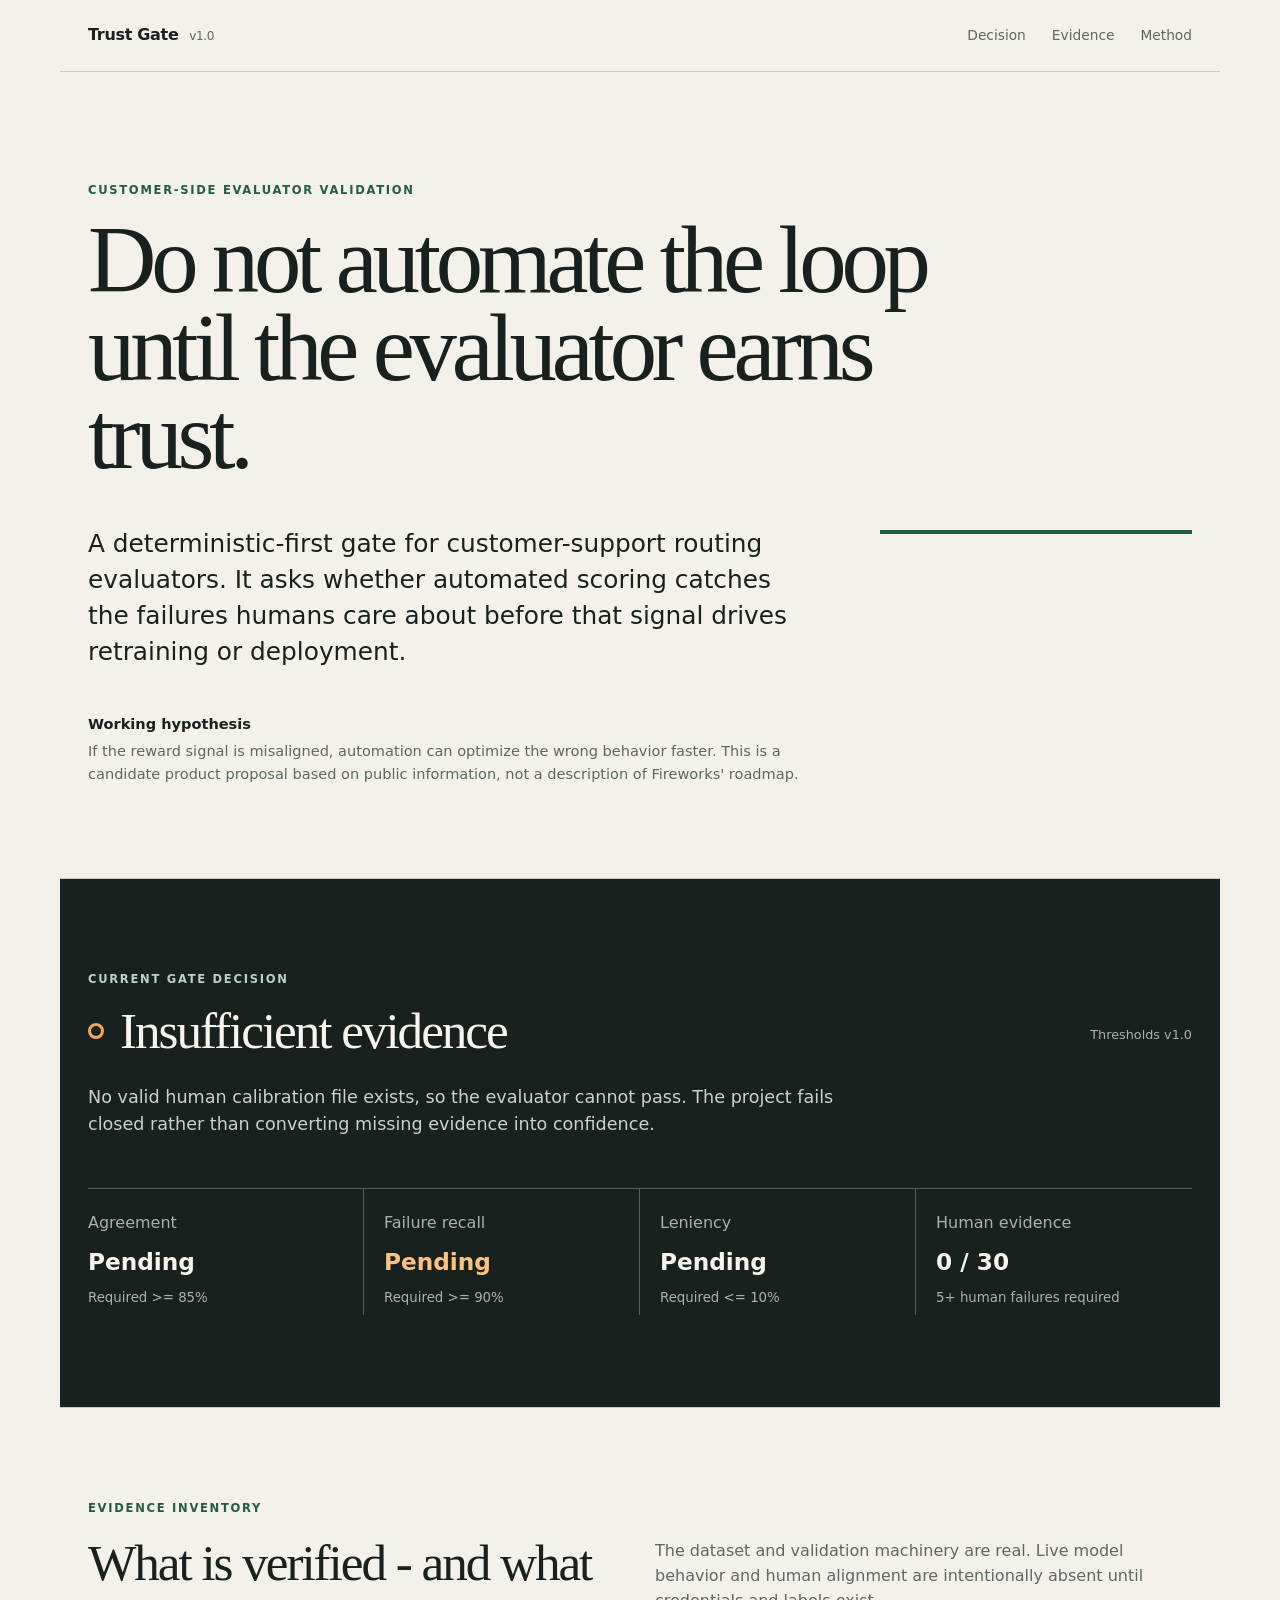
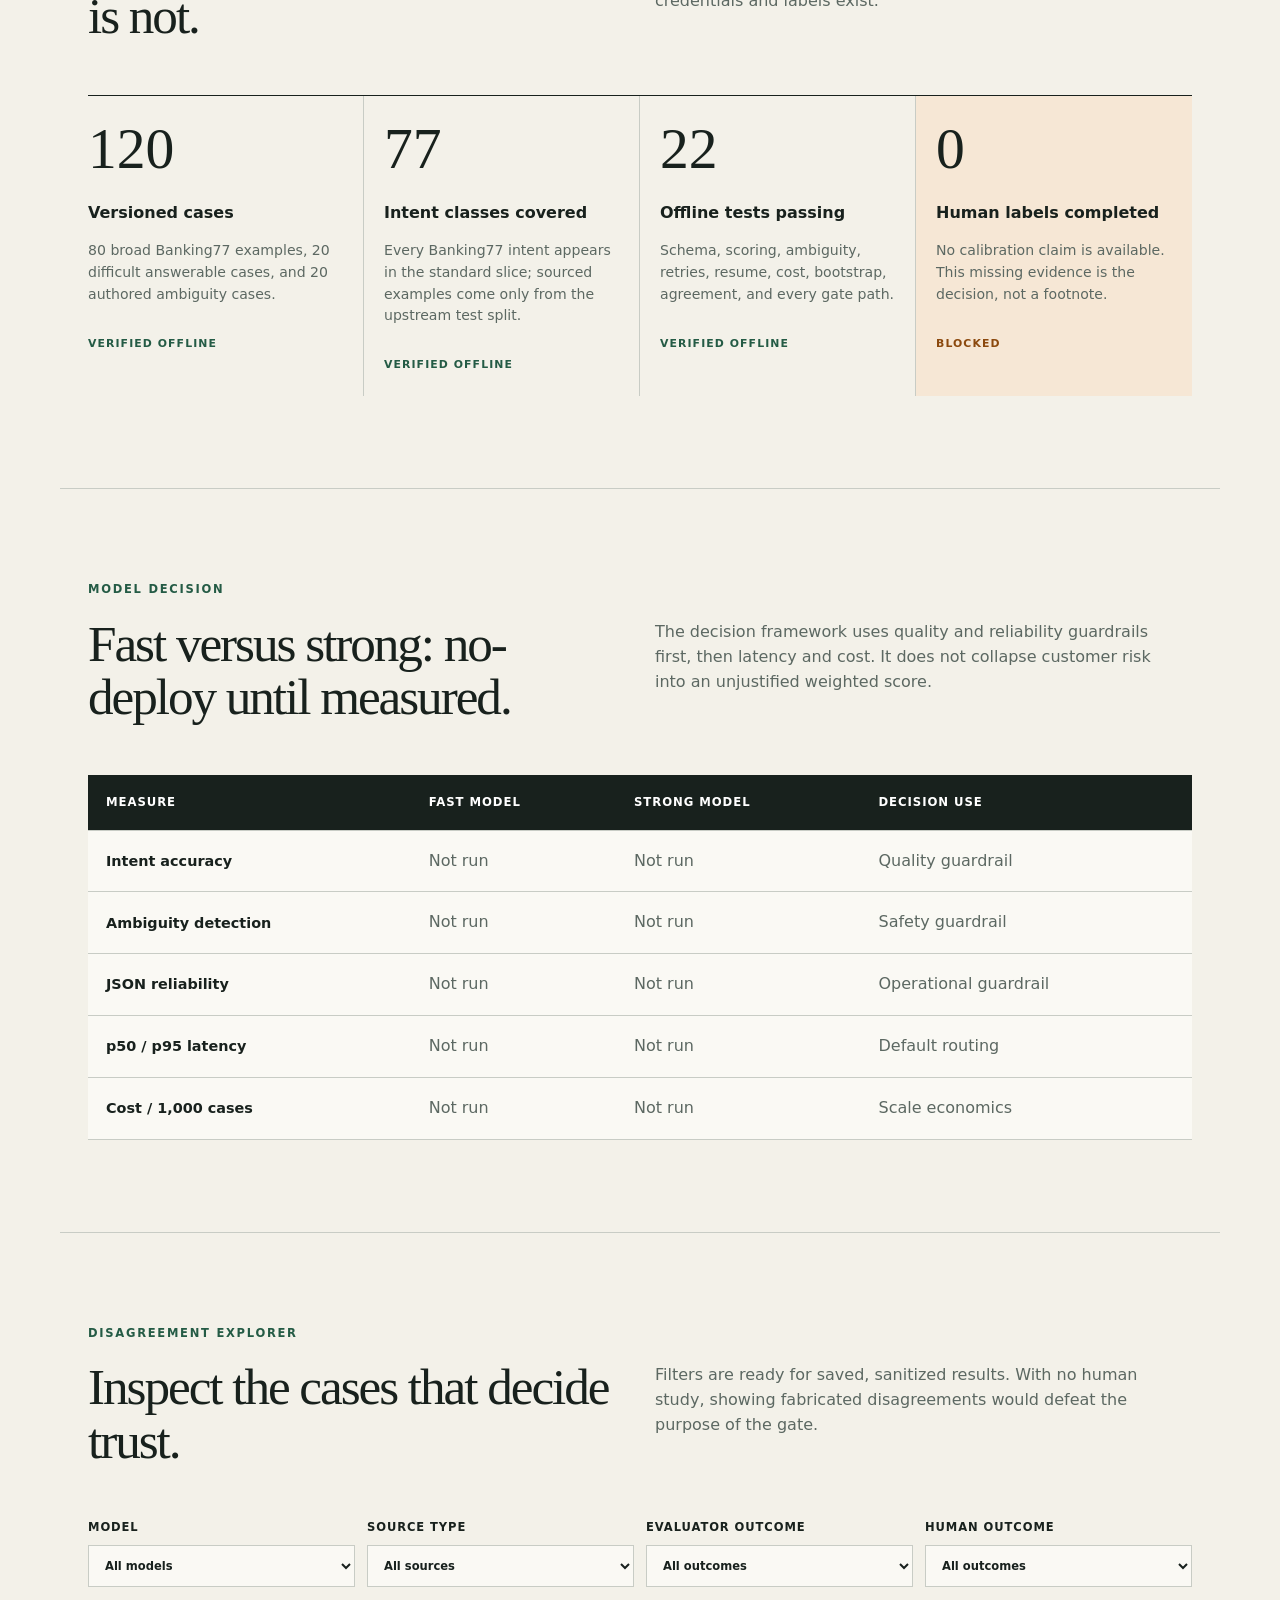
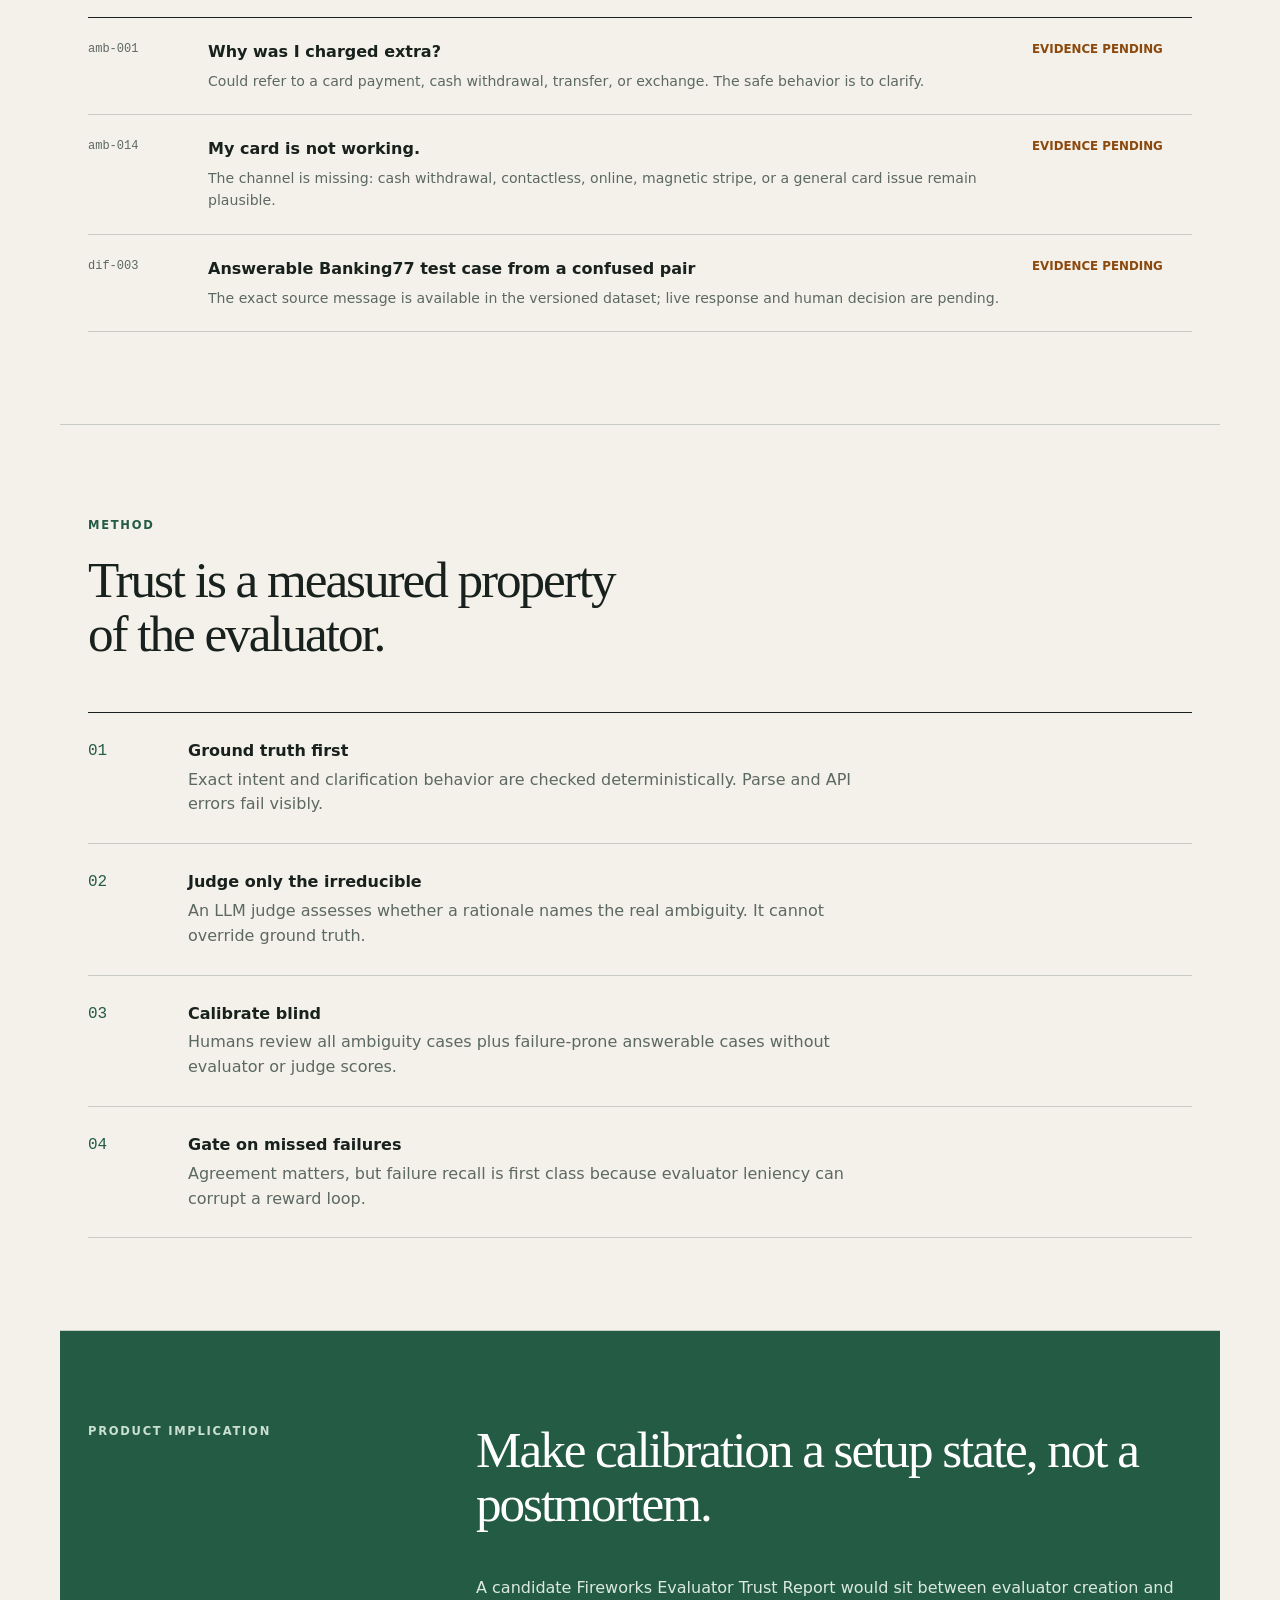
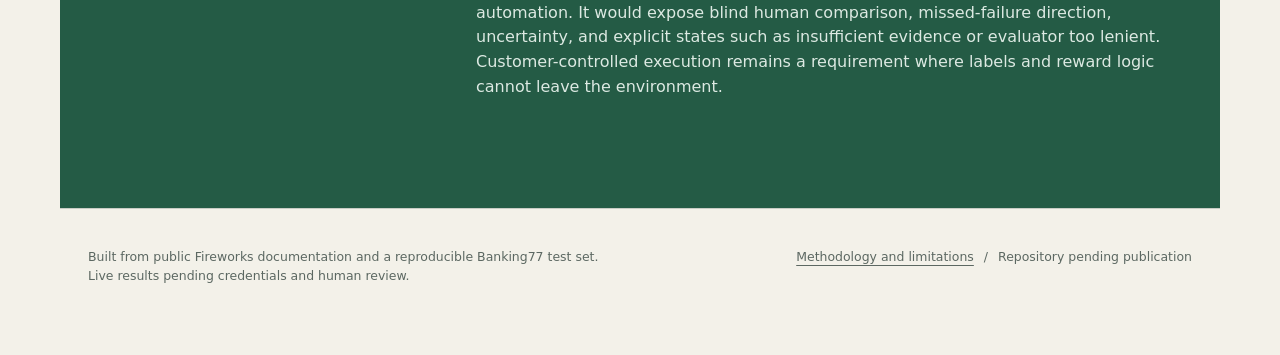
==== public_site/index.html @ ca29dec6 "Build evaluator trust gate" ====
<!doctype html>
<html lang="en">
<head>
  <meta charset="utf-8">
  <meta name="viewport" content="width=device-width, initial-scale=1">
  <meta name="description" content="A fail-closed validation layer for deciding whether an automated evaluator is aligned with human judgment before retraining or deployment automation.">
  <title>Fireworks Evaluator Trust Gate</title>
  <link rel="icon" href="favicon.svg" type="image/svg+xml">
  <link rel="stylesheet" href="styles.css">
</head>
<body>
  <a class="skip" href="#main">Skip to evidence</a>
  <header class="topbar">
    <a class="wordmark" href="#top" aria-label="Fireworks Evaluator Trust Gate home">Trust Gate <span>v1.0</span></a>
    <nav aria-label="Primary"><a href="#decision">Decision</a><a href="#evidence">Evidence</a><a href="#method">Method</a></nav>
  </header>

  <main id="main">
    <section class="hero" id="top" aria-labelledby="hero-title">
      <p class="eyebrow">Customer-side evaluator validation</p>
      <h1 id="hero-title">Do not automate the loop until the evaluator earns trust.</h1>
      <p class="dek">A deterministic-first gate for customer-support routing evaluators. It asks whether automated scoring catches the failures humans care about before that signal drives retraining or deployment.</p>
      <div class="hero-rule" aria-hidden="true"></div>
      <p class="hypothesis"><strong>Working hypothesis</strong> If the reward signal is misaligned, automation can optimize the wrong behavior faster. This is a candidate product proposal based on public information, not a description of Fireworks' roadmap.</p>
    </section>

    <section class="decision" id="decision" aria-labelledby="decision-title">
      <div class="decision-head">
        <div>
          <p class="eyebrow">Current gate decision</p>
          <h2 id="decision-title"><span class="status-dot" aria-hidden="true"></span>Insufficient evidence</h2>
        </div>
        <p class="decision-version">Thresholds v1.0</p>
      </div>
      <p class="decision-copy">No valid human calibration file exists, so the evaluator cannot pass. The project fails closed rather than converting missing evidence into confidence.</p>
      <div class="criteria" role="list" aria-label="Gate criteria">
        <div role="listitem"><span>Agreement</span><strong>Pending</strong><small>Required >= 85%</small></div>
        <div role="listitem" class="critical"><span>Failure recall</span><strong>Pending</strong><small>Required >= 90%</small></div>
        <div role="listitem"><span>Leniency</span><strong>Pending</strong><small>Required <= 10%</small></div>
        <div role="listitem"><span>Human evidence</span><strong>0 / 30</strong><small>5+ human failures required</small></div>
      </div>
    </section>

    <section class="evidence" id="evidence" aria-labelledby="evidence-title">
      <div class="section-intro">
        <p class="eyebrow">Evidence inventory</p>
        <h2 id="evidence-title">What is verified - and what is not.</h2>
        <p>The dataset and validation machinery are real. Live model behavior and human alignment are intentionally absent until credentials and labels exist.</p>
      </div>
      <div class="inventory">
        <article><p class="number">120</p><h3>Versioned cases</h3><p>80 broad Banking77 examples, 20 difficult answerable cases, and 20 authored ambiguity cases.</p><span class="verified">Verified offline</span></article>
        <article><p class="number">77</p><h3>Intent classes covered</h3><p>Every Banking77 intent appears in the standard slice; sourced examples come only from the upstream test split.</p><span class="verified">Verified offline</span></article>
        <article><p class="number">22</p><h3>Offline tests passing</h3><p>Schema, scoring, ambiguity, retries, resume, cost, bootstrap, agreement, and every gate path.</p><span class="verified">Verified offline</span></article>
        <article class="missing"><p class="number">0</p><h3>Human labels completed</h3><p>No calibration claim is available. This missing evidence is the decision, not a footnote.</p><span>Blocked</span></article>
      </div>
    </section>

    <section class="comparison" aria-labelledby="comparison-title">
      <div class="section-intro"><p class="eyebrow">Model decision</p><h2 id="comparison-title">Fast versus strong: no-deploy until measured.</h2><p>The decision framework uses quality and reliability guardrails first, then latency and cost. It does not collapse customer risk into an unjustified weighted score.</p></div>
      <div class="table-wrap" tabindex="0" aria-label="Scrollable model comparison table">
        <table>
          <thead><tr><th scope="col">Measure</th><th scope="col">Fast model</th><th scope="col">Strong model</th><th scope="col">Decision use</th></tr></thead>
          <tbody>
            <tr><th scope="row">Intent accuracy</th><td>Not run</td><td>Not run</td><td>Quality guardrail</td></tr>
            <tr><th scope="row">Ambiguity detection</th><td>Not run</td><td>Not run</td><td>Safety guardrail</td></tr>
            <tr><th scope="row">JSON reliability</th><td>Not run</td><td>Not run</td><td>Operational guardrail</td></tr>
            <tr><th scope="row">p50 / p95 latency</th><td>Not run</td><td>Not run</td><td>Default routing</td></tr>
            <tr><th scope="row">Cost / 1,000 cases</th><td>Not run</td><td>Not run</td><td>Scale economics</td></tr>
          </tbody>
        </table>
      </div>
    </section>

    <section class="explorer" aria-labelledby="explorer-title">
      <div class="section-intro"><p class="eyebrow">Disagreement explorer</p><h2 id="explorer-title">Inspect the cases that decide trust.</h2><p>Filters are ready for saved, sanitized results. With no human study, showing fabricated disagreements would defeat the purpose of the gate.</p></div>
      <div class="filters" role="group" aria-label="Disagreement filters">
        <label>Model<select id="model-filter"><option value="all">All models</option><option value="pending">Pending run</option></select></label>
        <label>Source type<select id="source-filter"><option value="all">All sources</option><option value="authored_ambiguous">Authored ambiguous</option><option value="banking77_difficult">Banking77 difficult</option></select></label>
        <label>Evaluator outcome<select id="eval-filter"><option value="all">All outcomes</option><option value="pending">Pending</option></select></label>
        <label>Human outcome<select id="human-filter"><option value="all">All outcomes</option><option value="pending">Pending</option></select></label>
      </div>
      <div id="case-list" class="case-list" aria-live="polite"></div>
    </section>

    <section class="method" id="method" aria-labelledby="method-title">
      <div class="section-intro"><p class="eyebrow">Method</p><h2 id="method-title">Trust is a measured property of the evaluator.</h2></div>
      <ol class="method-steps">
        <li><span>01</span><div><h3>Ground truth first</h3><p>Exact intent and clarification behavior are checked deterministically. Parse and API errors fail visibly.</p></div></li>
        <li><span>02</span><div><h3>Judge only the irreducible</h3><p>An LLM judge assesses whether a rationale names the real ambiguity. It cannot override ground truth.</p></div></li>
        <li><span>03</span><div><h3>Calibrate blind</h3><p>Humans review all ambiguity cases plus failure-prone answerable cases without evaluator or judge scores.</p></div></li>
        <li><span>04</span><div><h3>Gate on missed failures</h3><p>Agreement matters, but failure recall is first class because evaluator leniency can corrupt a reward loop.</p></div></li>
      </ol>
    </section>

    <section class="implication" aria-labelledby="implication-title">
      <p class="eyebrow">Product implication</p>
      <h2 id="implication-title">Make calibration a setup state, not a postmortem.</h2>
      <p>A candidate Fireworks Evaluator Trust Report would sit between evaluator creation and automation. It would expose blind human comparison, missed-failure direction, uncertainty, and explicit states such as insufficient evidence or evaluator too lenient. Customer-controlled execution remains a requirement where labels and reward logic cannot leave the environment.</p>
    </section>
  </main>

  <footer><p>Built from public Fireworks documentation and a reproducible Banking77 test set. Live results pending credentials and human review.</p><div><a href="methodology.html">Methodology and limitations</a><span aria-hidden="true">/</span><span>Repository pending publication</span></div></footer>
  <script src="app.js"></script>
</body>
</html>
---- public_site/styles.css ----
:root { --ink:#18211d; --muted:#5c6862; --paper:#f3f1e9; --panel:#faf9f4; --line:#c8ccc5; --green:#245b45; --amber:#8b490e; --amber-bg:#f6e7d5; --max:1160px; }
* { box-sizing:border-box; }
html { scroll-behavior:smooth; }
body { margin:0; color:var(--ink); background:var(--paper); font-family:Inter, ui-sans-serif, system-ui, -apple-system, BlinkMacSystemFont, "Segoe UI", sans-serif; line-height:1.55; }
a { color:inherit; text-underline-offset:4px; }
a:focus-visible, button:focus-visible, select:focus-visible, .table-wrap:focus-visible { outline:3px solid var(--amber); outline-offset:3px; }
.skip { position:absolute; left:-999px; top:1rem; background:var(--ink); color:white; padding:.6rem 1rem; z-index:10; }
.skip:focus { left:1rem; }
.topbar { max-width:var(--max); margin:auto; min-height:72px; padding:0 28px; display:flex; align-items:center; justify-content:space-between; border-bottom:1px solid var(--line); }
.wordmark { font-weight:760; letter-spacing:-.02em; text-decoration:none; }
.wordmark span { color:var(--muted); font-weight:500; font-size:.75rem; margin-left:.35rem; }
nav { display:flex; gap:26px; font-size:.86rem; }
nav a { text-decoration:none; color:var(--muted); }
main, footer { max-width:var(--max); margin:auto; }
section { padding:92px 28px; border-bottom:1px solid var(--line); }
.hero { padding-top:110px; display:grid; grid-template-columns:1.4fr .6fr; column-gap:64px; }
.eyebrow { margin:0 0 16px; color:var(--green); text-transform:uppercase; font-size:.72rem; font-weight:760; letter-spacing:.15em; }
h1 { grid-column:1 / -1; max-width:960px; margin:0; font-family:Georgia, "Times New Roman", serif; font-size:clamp(3rem, 7.4vw, 6.5rem); font-weight:500; letter-spacing:-.055em; line-height:.93; }
.dek { margin:46px 0 0; font-size:clamp(1.15rem, 2vw, 1.55rem); line-height:1.45; max-width:720px; }
.hero-rule { margin-top:50px; border-top:4px solid var(--green); }
.hypothesis { margin:43px 0 0; font-size:.91rem; color:var(--muted); }
.hypothesis strong { display:block; color:var(--ink); margin-bottom:5px; }
.decision { background:var(--ink); color:#f7f5ed; }
.decision .eyebrow { color:#b9d2c5; }
.decision-head { display:flex; justify-content:space-between; gap:20px; align-items:end; }
h2 { margin:0; font-family:Georgia, "Times New Roman", serif; font-size:clamp(2rem, 4vw, 4rem); font-weight:500; letter-spacing:-.04em; line-height:1.04; }
.decision h2 { display:flex; align-items:center; gap:16px; }
.status-dot { width:16px; height:16px; border:3px solid #f1a761; border-radius:50%; flex:none; }
.decision-version { color:#aab2ae; font-size:.8rem; }
.decision-copy { max-width:750px; margin:26px 0 50px; color:#cbd1ce; font-size:1.1rem; }
.criteria { display:grid; grid-template-columns:repeat(4,1fr); border-top:1px solid #53605a; }
.criteria div { padding:22px 20px 0 0; min-height:126px; border-right:1px solid #53605a; }
.criteria div+div { padding-left:20px; }
.criteria div:last-child { border:0; }
.criteria span, .criteria small { display:block; color:#aab2ae; }
.criteria strong { display:block; font-size:1.45rem; margin:8px 0; }
.criteria .critical strong { color:#ffc181; }
.section-intro { display:grid; grid-template-columns:1fr 1fr; gap:30px; margin-bottom:52px; }
.section-intro .eyebrow { grid-column:1 / -1; margin-bottom:-12px; }
.section-intro p:last-child { margin:3px 0 0; color:var(--muted); max-width:500px; }
.inventory { display:grid; grid-template-columns:repeat(4,1fr); border-top:1px solid var(--ink); }
.inventory article { min-height:285px; padding:24px 20px 20px 0; border-right:1px solid var(--line); }
.inventory article+article { padding-left:20px; }
.inventory article:last-child { border-right:0; }
.inventory .number { margin:0; font-family:Georgia, serif; font-size:3.6rem; line-height:1; }
.inventory h3, .method h3 { margin:24px 0 8px; font-size:1rem; }
.inventory article>p:not(.number) { color:var(--muted); font-size:.88rem; }
.inventory span { display:inline-block; margin-top:16px; color:var(--amber); text-transform:uppercase; font-size:.68rem; font-weight:800; letter-spacing:.1em; }
.inventory .verified { color:var(--green); }
.inventory .missing { background:var(--amber-bg); padding-left:20px; }
.table-wrap { overflow-x:auto; }
table { width:100%; border-collapse:collapse; min-width:700px; background:var(--panel); }
th, td { text-align:left; padding:18px; border-bottom:1px solid var(--line); }
thead th { background:var(--ink); color:white; font-size:.73rem; letter-spacing:.08em; text-transform:uppercase; }
tbody th { font-size:.9rem; }
td { color:var(--muted); }
.filters { display:grid; grid-template-columns:repeat(4,1fr); gap:12px; margin-bottom:30px; }
label { font-size:.72rem; font-weight:700; text-transform:uppercase; letter-spacing:.08em; }
select { width:100%; margin-top:8px; padding:12px; border:1px solid var(--line); border-radius:0; background:var(--panel); color:var(--ink); font:inherit; text-transform:none; letter-spacing:normal; }
.case-list { border-top:1px solid var(--ink); }
.case-row { display:grid; grid-template-columns:100px 1fr 160px; gap:20px; padding:22px 0; border-bottom:1px solid var(--line); }
.case-row .case-id { font-family:ui-monospace, monospace; font-size:.75rem; color:var(--muted); }
.case-row h3 { margin:0 0 6px; font-size:1rem; }
.case-row p { margin:0; color:var(--muted); font-size:.88rem; }
.case-row .pending { color:var(--amber); font-size:.74rem; font-weight:800; text-transform:uppercase; }
.method-steps { list-style:none; padding:0; margin:0; border-top:1px solid var(--ink); }
.method-steps li { display:grid; grid-template-columns:100px 1fr; padding:26px 0; border-bottom:1px solid var(--line); }
.method-steps li>span { font-family:ui-monospace, monospace; color:var(--green); }
.method-steps h3 { margin:0 0 4px; }
.method-steps p { margin:0; color:var(--muted); max-width:700px; }
.implication { display:grid; grid-template-columns:1fr 2fr; gap:30px; background:var(--green); color:white; }
.implication .eyebrow { color:#c9e0d3; }
.implication h2 { grid-column:2; }
.implication>p:last-child { grid-column:2; max-width:760px; color:#dce9e2; }
footer { padding:38px 28px 70px; display:flex; justify-content:space-between; gap:30px; color:var(--muted); font-size:.78rem; }
footer p { max-width:520px; margin:0; }
footer div { display:flex; gap:10px; }
@media (max-width:760px) {
  nav { display:none; }
  section { padding:64px 20px; }
  .topbar { padding:0 20px; }
  .hero { padding-top:74px; display:block; }
  h1 { font-size:3.4rem; }
  .dek { margin-top:34px; }
  .hero-rule { margin-top:36px; }
  .decision-head { align-items:start; flex-direction:column; }
  .decision-version { order:-1; }
  .criteria, .inventory { grid-template-columns:1fr 1fr; }
  .criteria div:nth-child(2), .inventory article:nth-child(2) { border-right:0; }
  .criteria div:nth-child(n+3), .inventory article:nth-child(n+3) { border-top:1px solid var(--line); }
  .criteria div:nth-child(3) { padding-left:0; }
  .section-intro { display:block; }
  .section-intro h2 { margin-bottom:22px; }
  .filters { grid-template-columns:1fr 1fr; }
  .case-row { grid-template-columns:1fr; gap:8px; }
  .implication { display:block; }
  .implication h2 { margin-bottom:28px; }
  footer { display:block; }
  footer div { margin-top:20px; flex-wrap:wrap; }
}
@media (max-width:430px) {
  h1 { font-size:2.9rem; }
  .criteria, .inventory, .filters { grid-template-columns:1fr; }
  .criteria div, .criteria div:nth-child(2), .inventory article, .inventory article:nth-child(2) { border-right:0; border-top:1px solid var(--line); padding-left:0; }
  .method-steps li { grid-template-columns:50px 1fr; }
}
@media (prefers-reduced-motion:reduce) { html { scroll-behavior:auto; } }
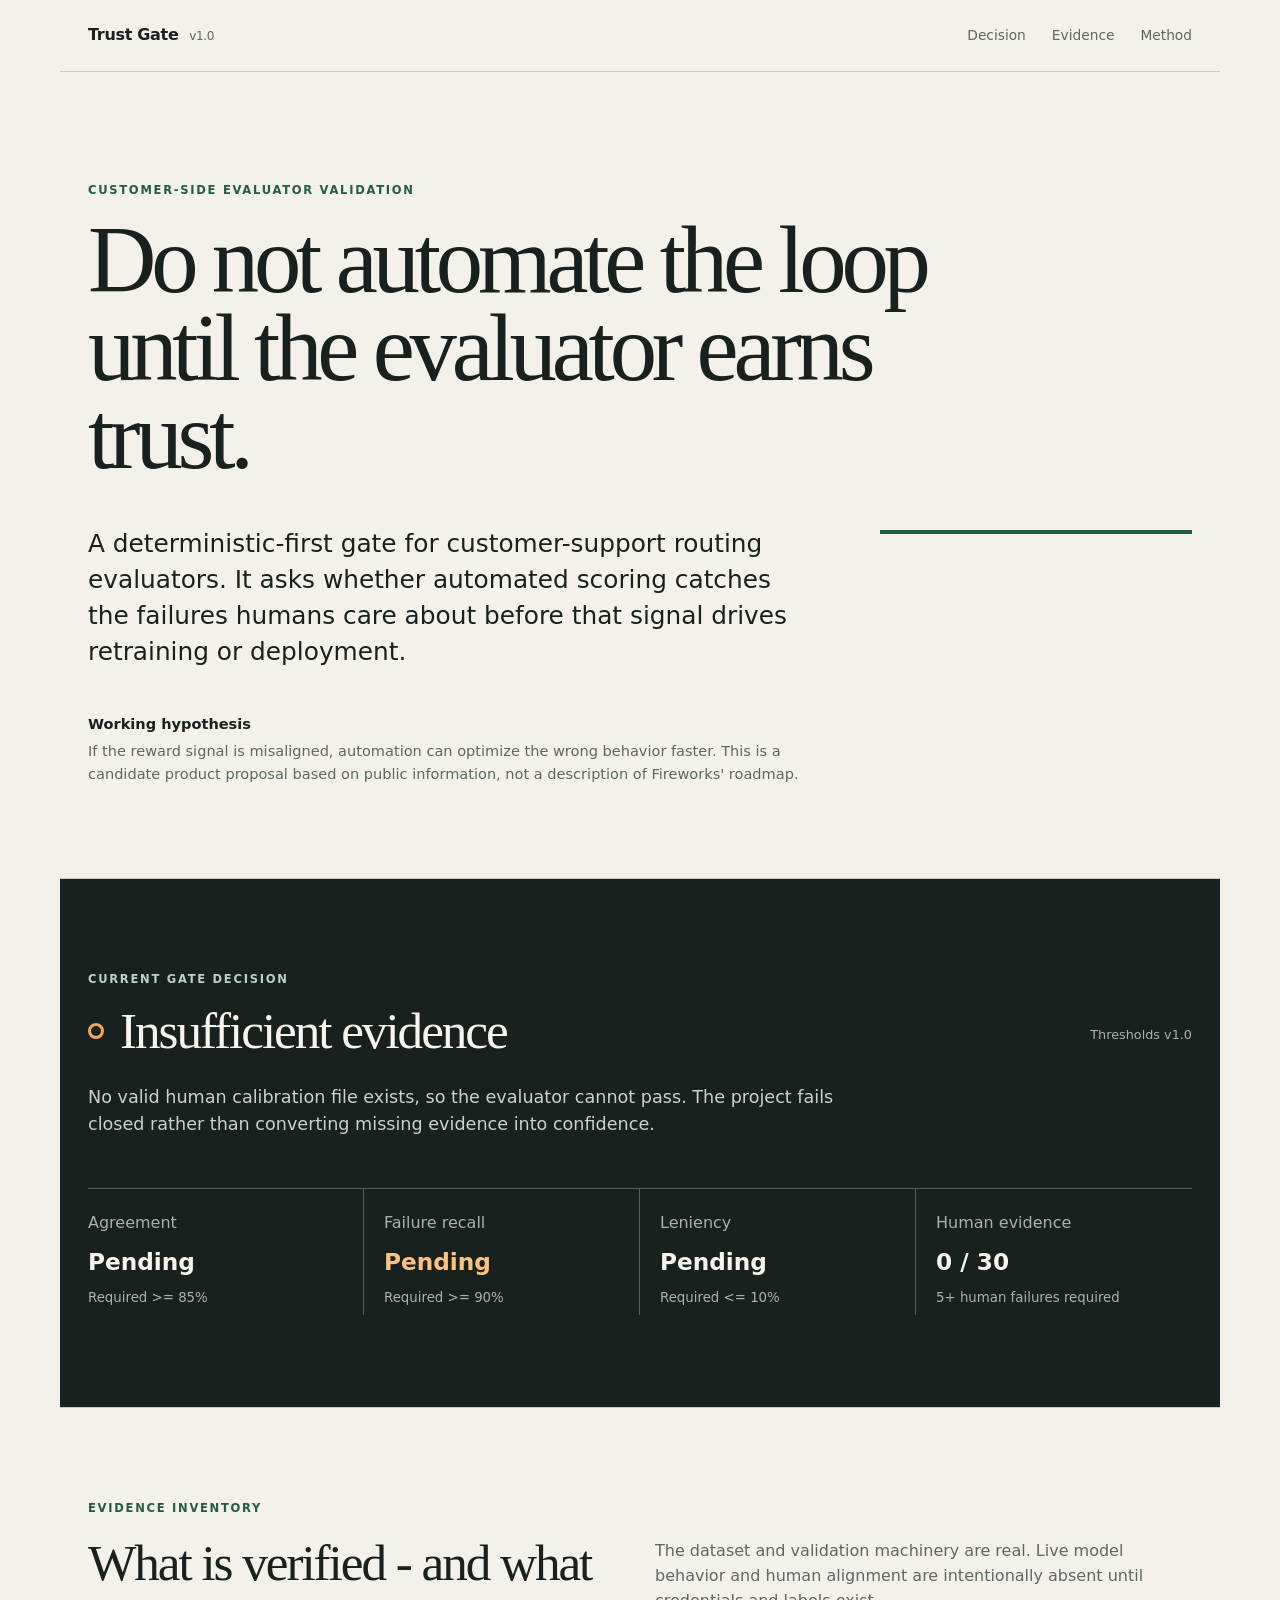
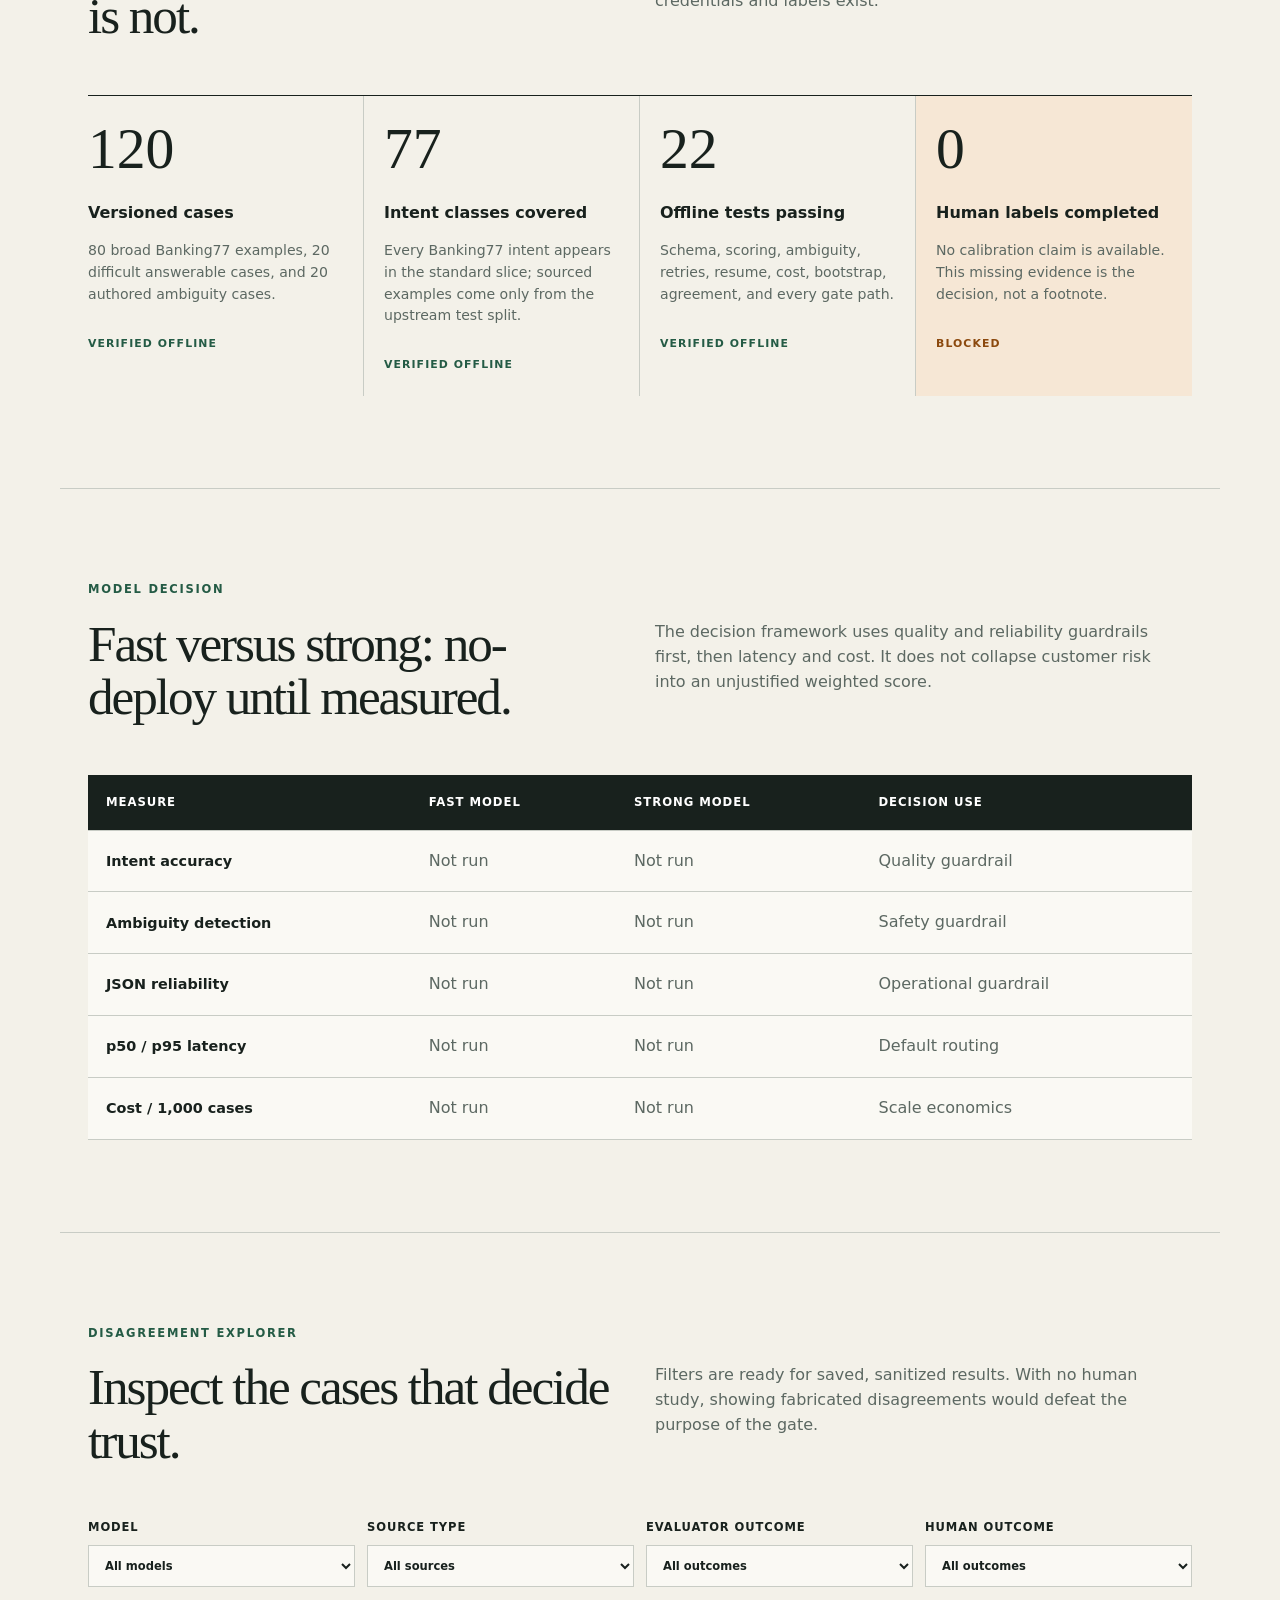
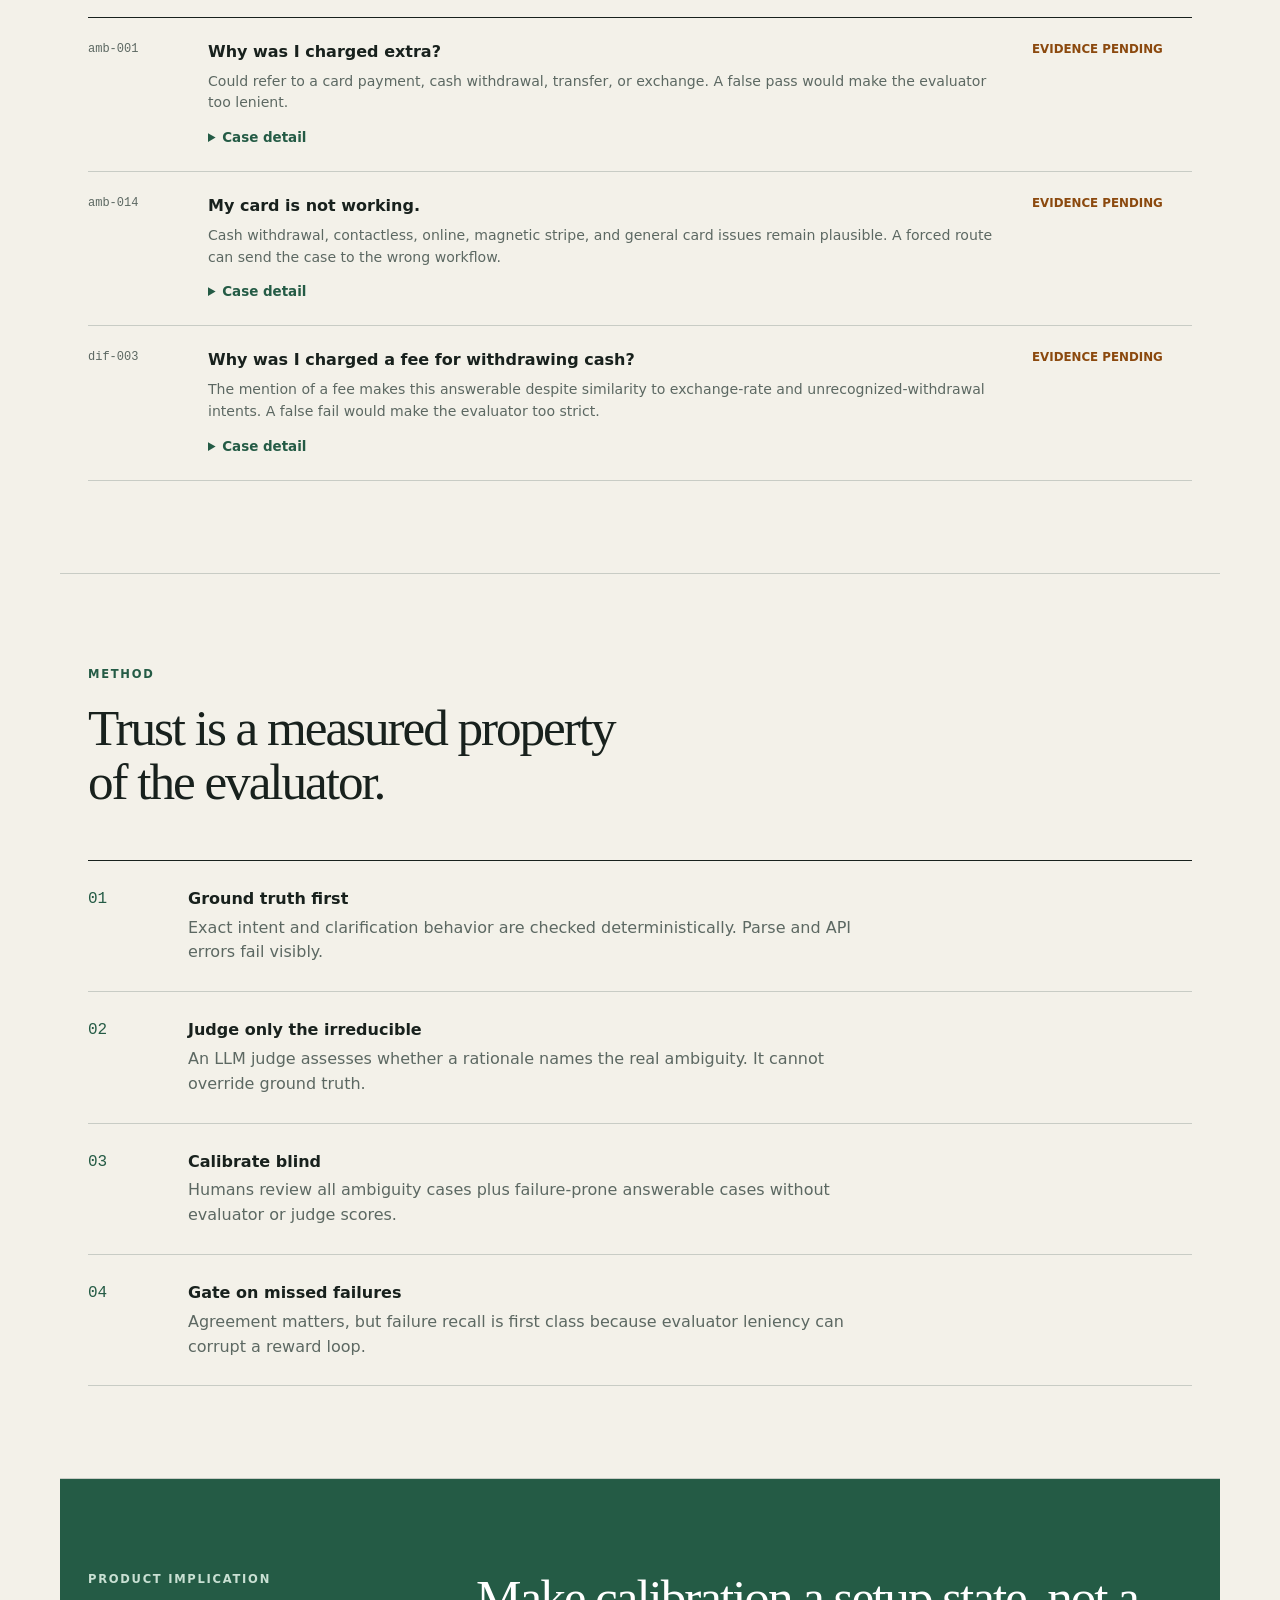
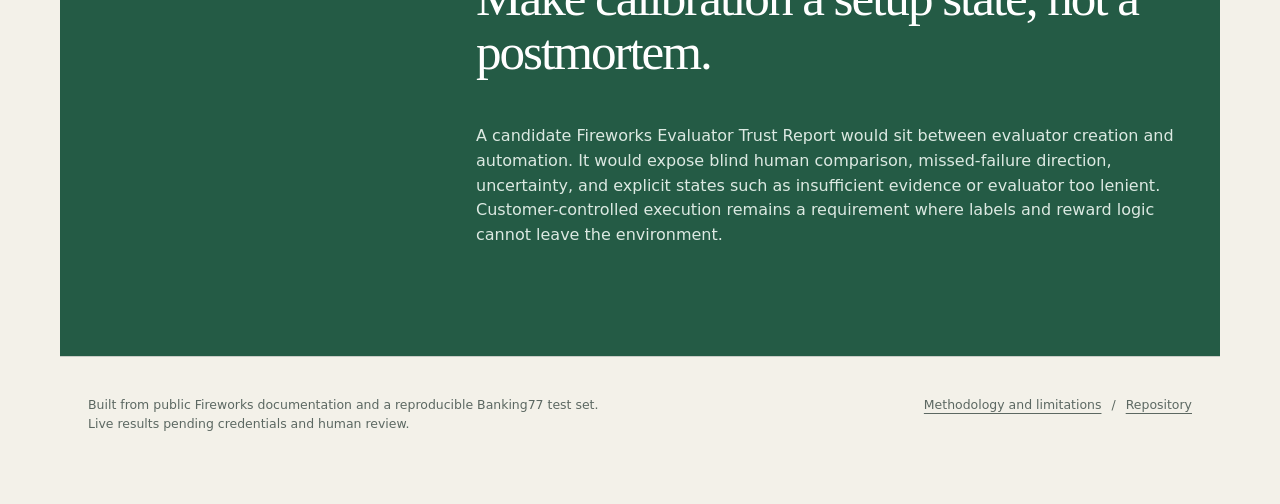
==== commit 8d22d1a2: "Publish verified production experience" ====
--- a/public_site/index.html
+++ b/public_site/index.html
@@ -99,7 +99,7 @@
     </section>
   </main>
 
-  <footer><p>Built from public Fireworks documentation and a reproducible Banking77 test set. Live results pending credentials and human review.</p><div><a href="methodology.html">Methodology and limitations</a><span aria-hidden="true">/</span><span>Repository pending publication</span></div></footer>
+  <footer><p>Built from public Fireworks documentation and a reproducible Banking77 test set. Live results pending credentials and human review.</p><div><a href="methodology.html">Methodology and limitations</a><span aria-hidden="true">/</span><a href="https://github.com/AliHasan-786/fireworks-evaluator-trust-gate">Repository</a></div></footer>
   <script src="app.js"></script>
 </body>
 </html>
--- a/public_site/styles.css
+++ b/public_site/styles.css
@@ -63,6 +63,12 @@
 .case-row h3 { margin:0 0 6px; font-size:1rem; }
 .case-row p { margin:0; color:var(--muted); font-size:.88rem; }
 .case-row .pending { color:var(--amber); font-size:.74rem; font-weight:800; text-transform:uppercase; }
+.case-row details { margin-top:14px; font-size:.84rem; }
+.case-row summary { color:var(--green); cursor:pointer; font-weight:750; }
+.case-row dl { display:grid; grid-template-columns:145px 1fr; margin:14px 0 0; border-top:1px solid var(--line); }
+.case-row dt, .case-row dd { margin:0; padding:8px 0; border-bottom:1px solid var(--line); }
+.case-row dt { font-weight:700; }
+.case-row dd { color:var(--muted); }
 .method-steps { list-style:none; padding:0; margin:0; border-top:1px solid var(--ink); }
 .method-steps li { display:grid; grid-template-columns:100px 1fr; padding:26px 0; border-bottom:1px solid var(--line); }
 .method-steps li>span { font-family:ui-monospace, monospace; color:var(--green); }
@@ -93,6 +99,8 @@
   .section-intro h2 { margin-bottom:22px; }
   .filters { grid-template-columns:1fr 1fr; }
   .case-row { grid-template-columns:1fr; gap:8px; }
+  .case-row dl { grid-template-columns:1fr; }
+  .case-row dt { padding-bottom:0; border-bottom:0; }
   .implication { display:block; }
   .implication h2 { margin-bottom:28px; }
   footer { display:block; }
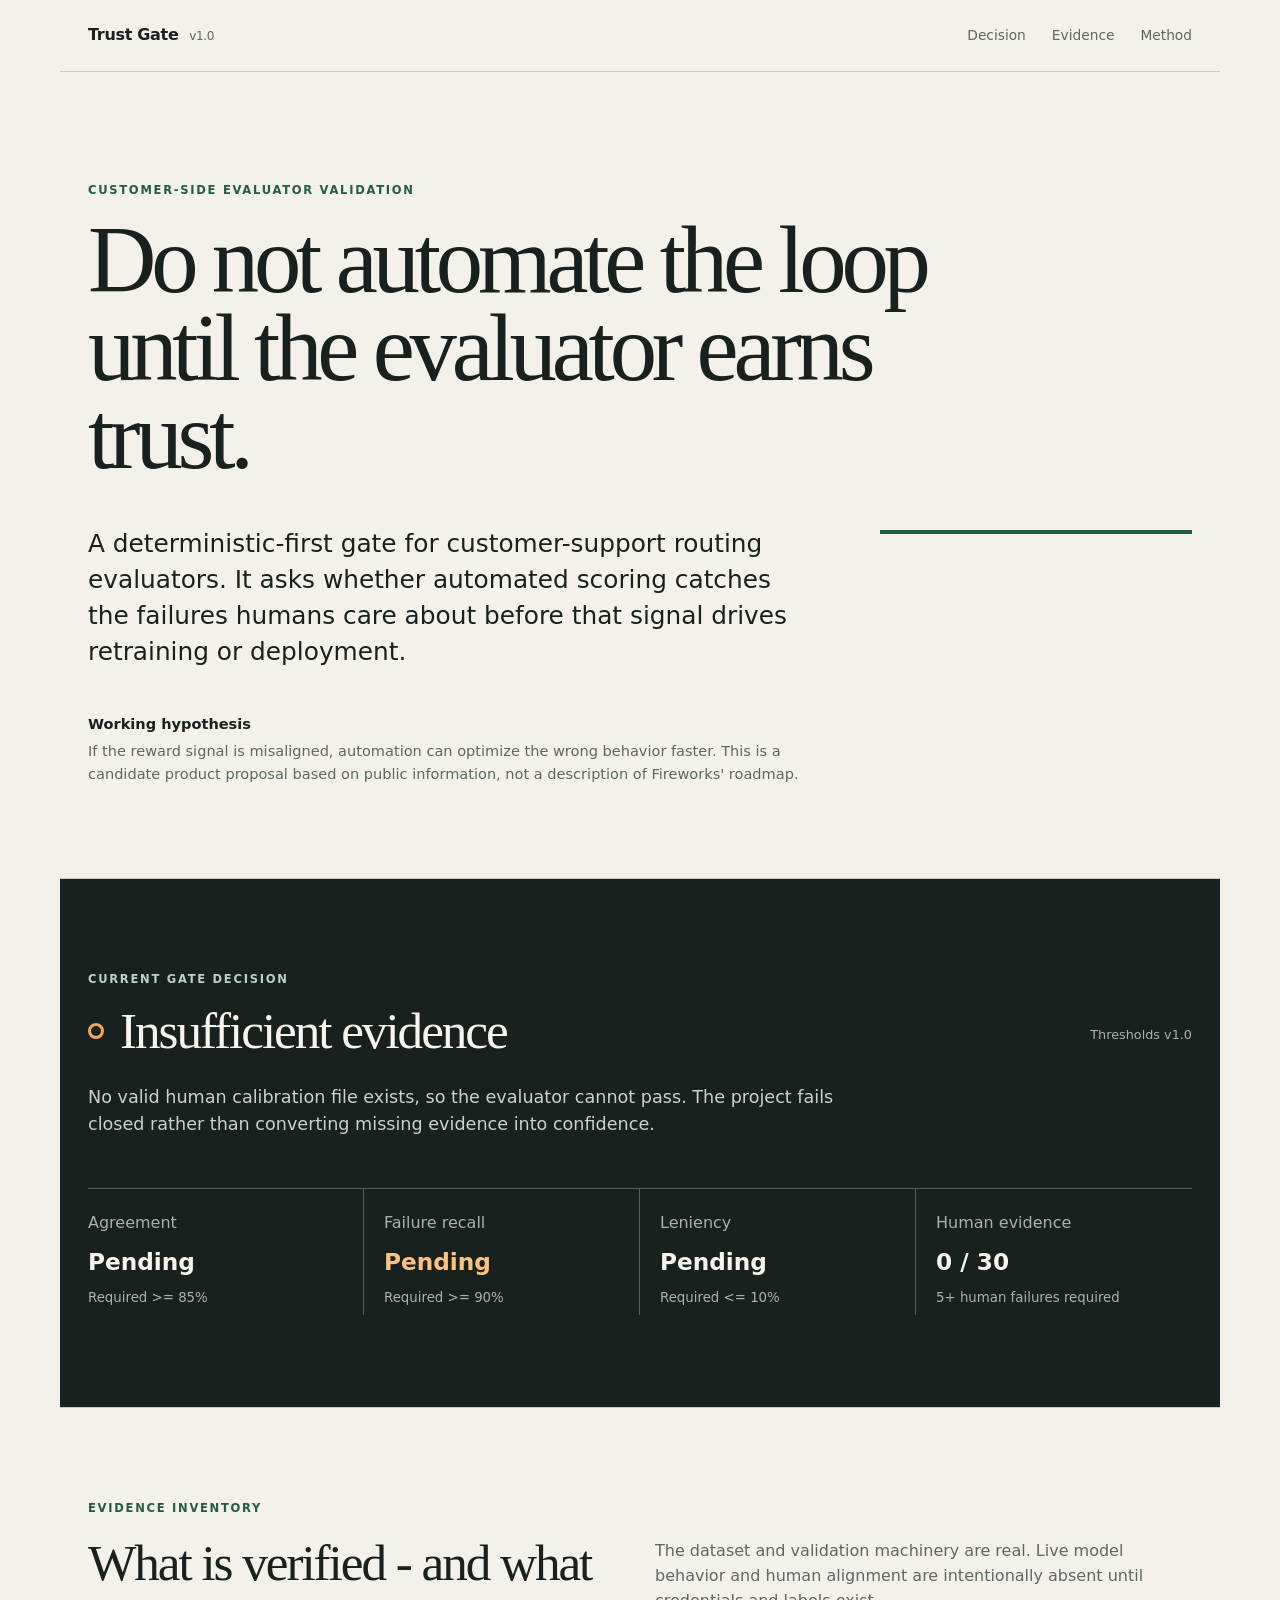
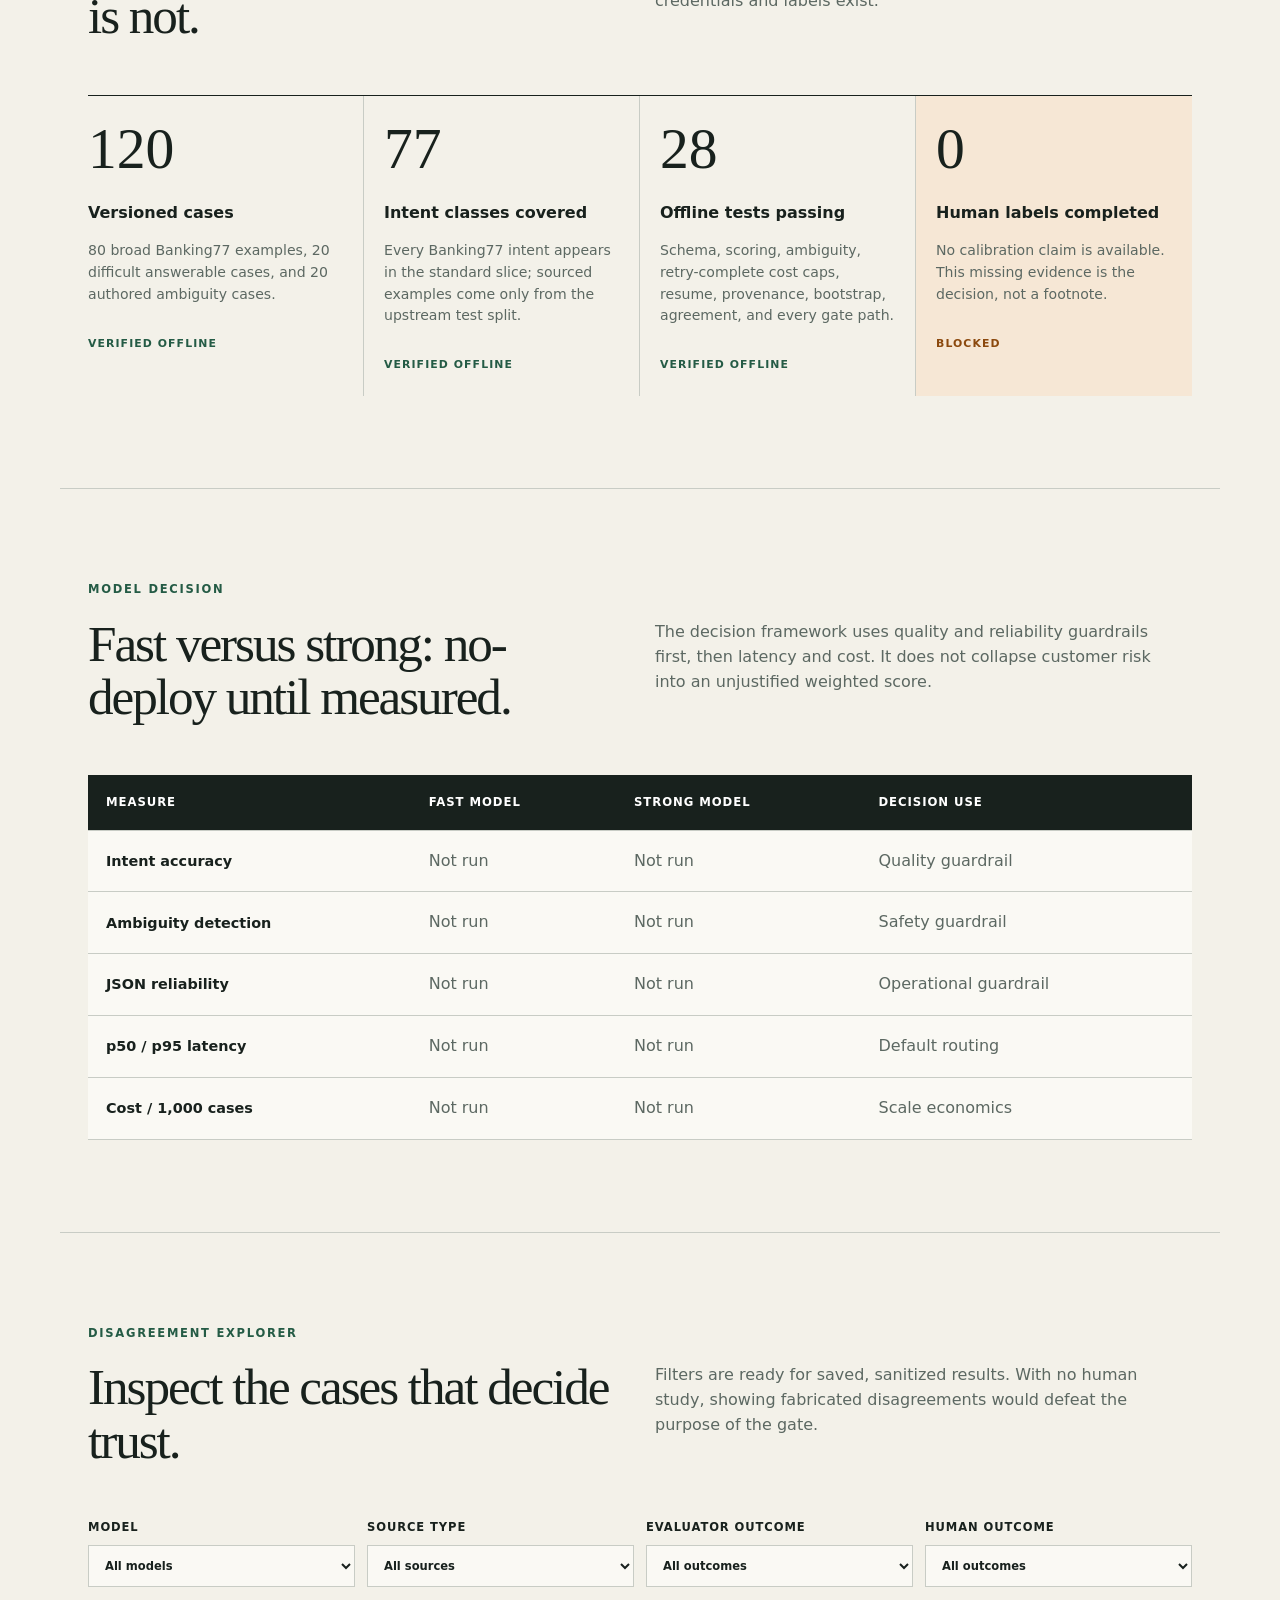
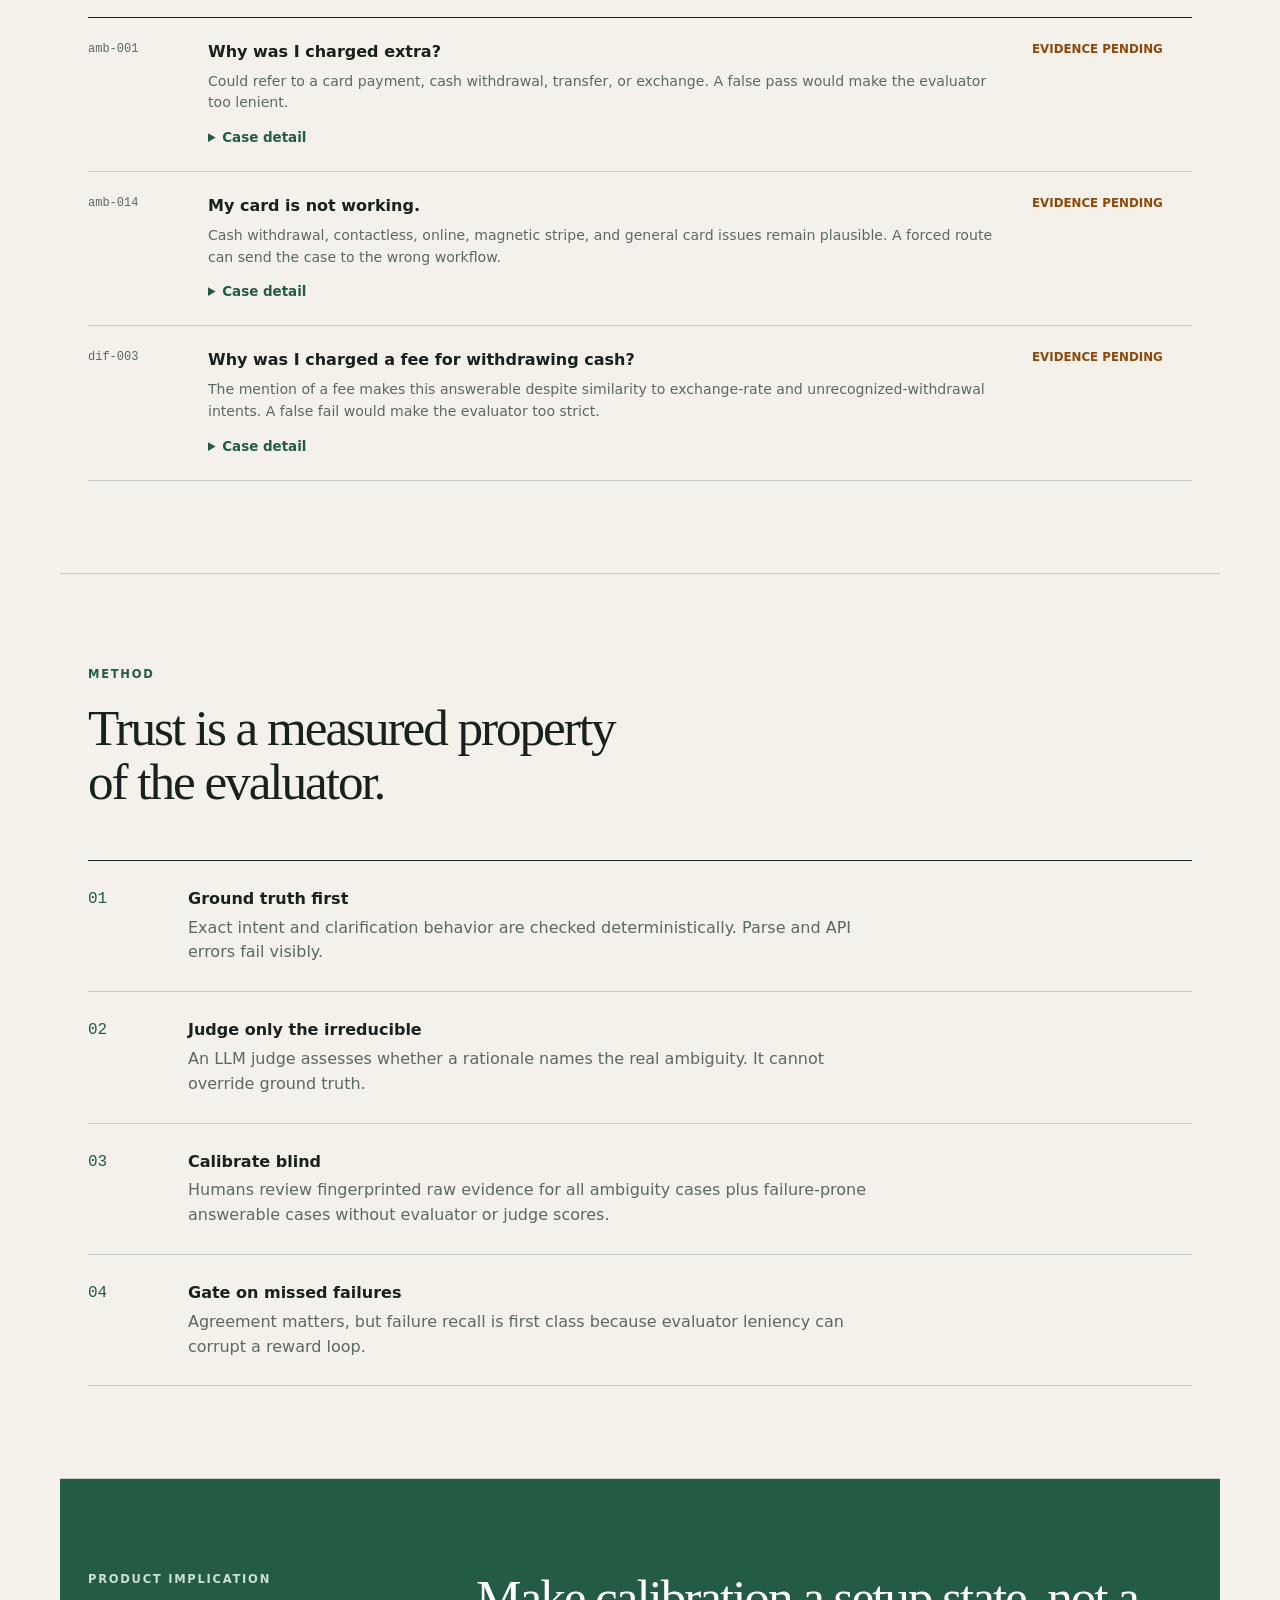
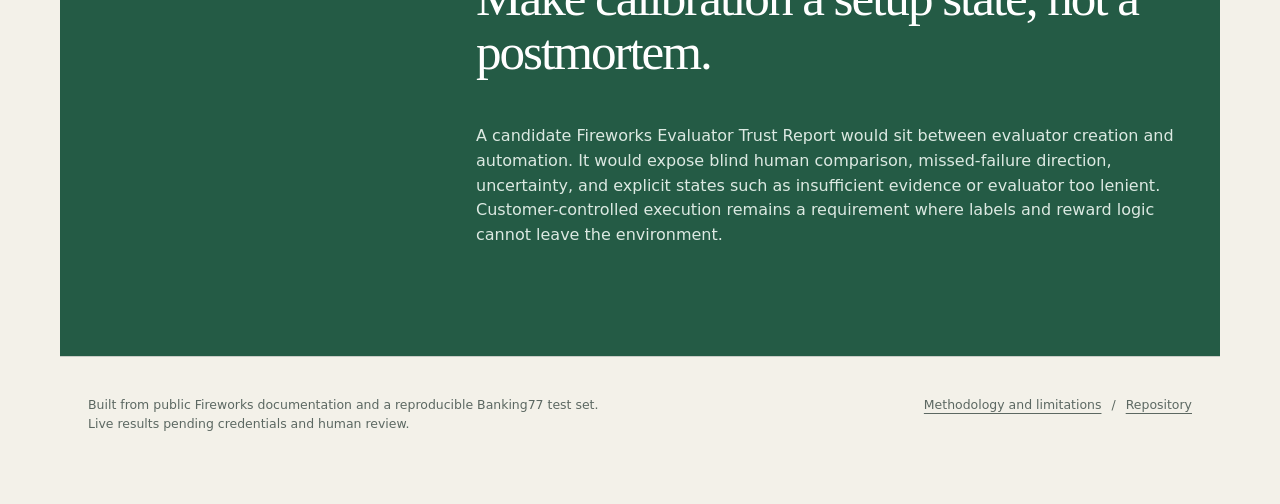
==== commit c0138a37: "Harden evaluator trust evidence workflow" ====
--- a/public_site/index.html
+++ b/public_site/index.html
@@ -50,7 +50,7 @@
       <div class="inventory">
         <article><p class="number">120</p><h3>Versioned cases</h3><p>80 broad Banking77 examples, 20 difficult answerable cases, and 20 authored ambiguity cases.</p><span class="verified">Verified offline</span></article>
         <article><p class="number">77</p><h3>Intent classes covered</h3><p>Every Banking77 intent appears in the standard slice; sourced examples come only from the upstream test split.</p><span class="verified">Verified offline</span></article>
-        <article><p class="number">22</p><h3>Offline tests passing</h3><p>Schema, scoring, ambiguity, retries, resume, cost, bootstrap, agreement, and every gate path.</p><span class="verified">Verified offline</span></article>
+        <article><p class="number">28</p><h3>Offline tests passing</h3><p>Schema, scoring, ambiguity, retry-complete cost caps, resume, provenance, bootstrap, agreement, and every gate path.</p><span class="verified">Verified offline</span></article>
         <article class="missing"><p class="number">0</p><h3>Human labels completed</h3><p>No calibration claim is available. This missing evidence is the decision, not a footnote.</p><span>Blocked</span></article>
       </div>
     </section>
@@ -87,7 +87,7 @@
       <ol class="method-steps">
         <li><span>01</span><div><h3>Ground truth first</h3><p>Exact intent and clarification behavior are checked deterministically. Parse and API errors fail visibly.</p></div></li>
         <li><span>02</span><div><h3>Judge only the irreducible</h3><p>An LLM judge assesses whether a rationale names the real ambiguity. It cannot override ground truth.</p></div></li>
-        <li><span>03</span><div><h3>Calibrate blind</h3><p>Humans review all ambiguity cases plus failure-prone answerable cases without evaluator or judge scores.</p></div></li>
+        <li><span>03</span><div><h3>Calibrate blind</h3><p>Humans review fingerprinted raw evidence for all ambiguity cases plus failure-prone answerable cases without evaluator or judge scores.</p></div></li>
         <li><span>04</span><div><h3>Gate on missed failures</h3><p>Agreement matters, but failure recall is first class because evaluator leniency can corrupt a reward loop.</p></div></li>
       </ol>
     </section>
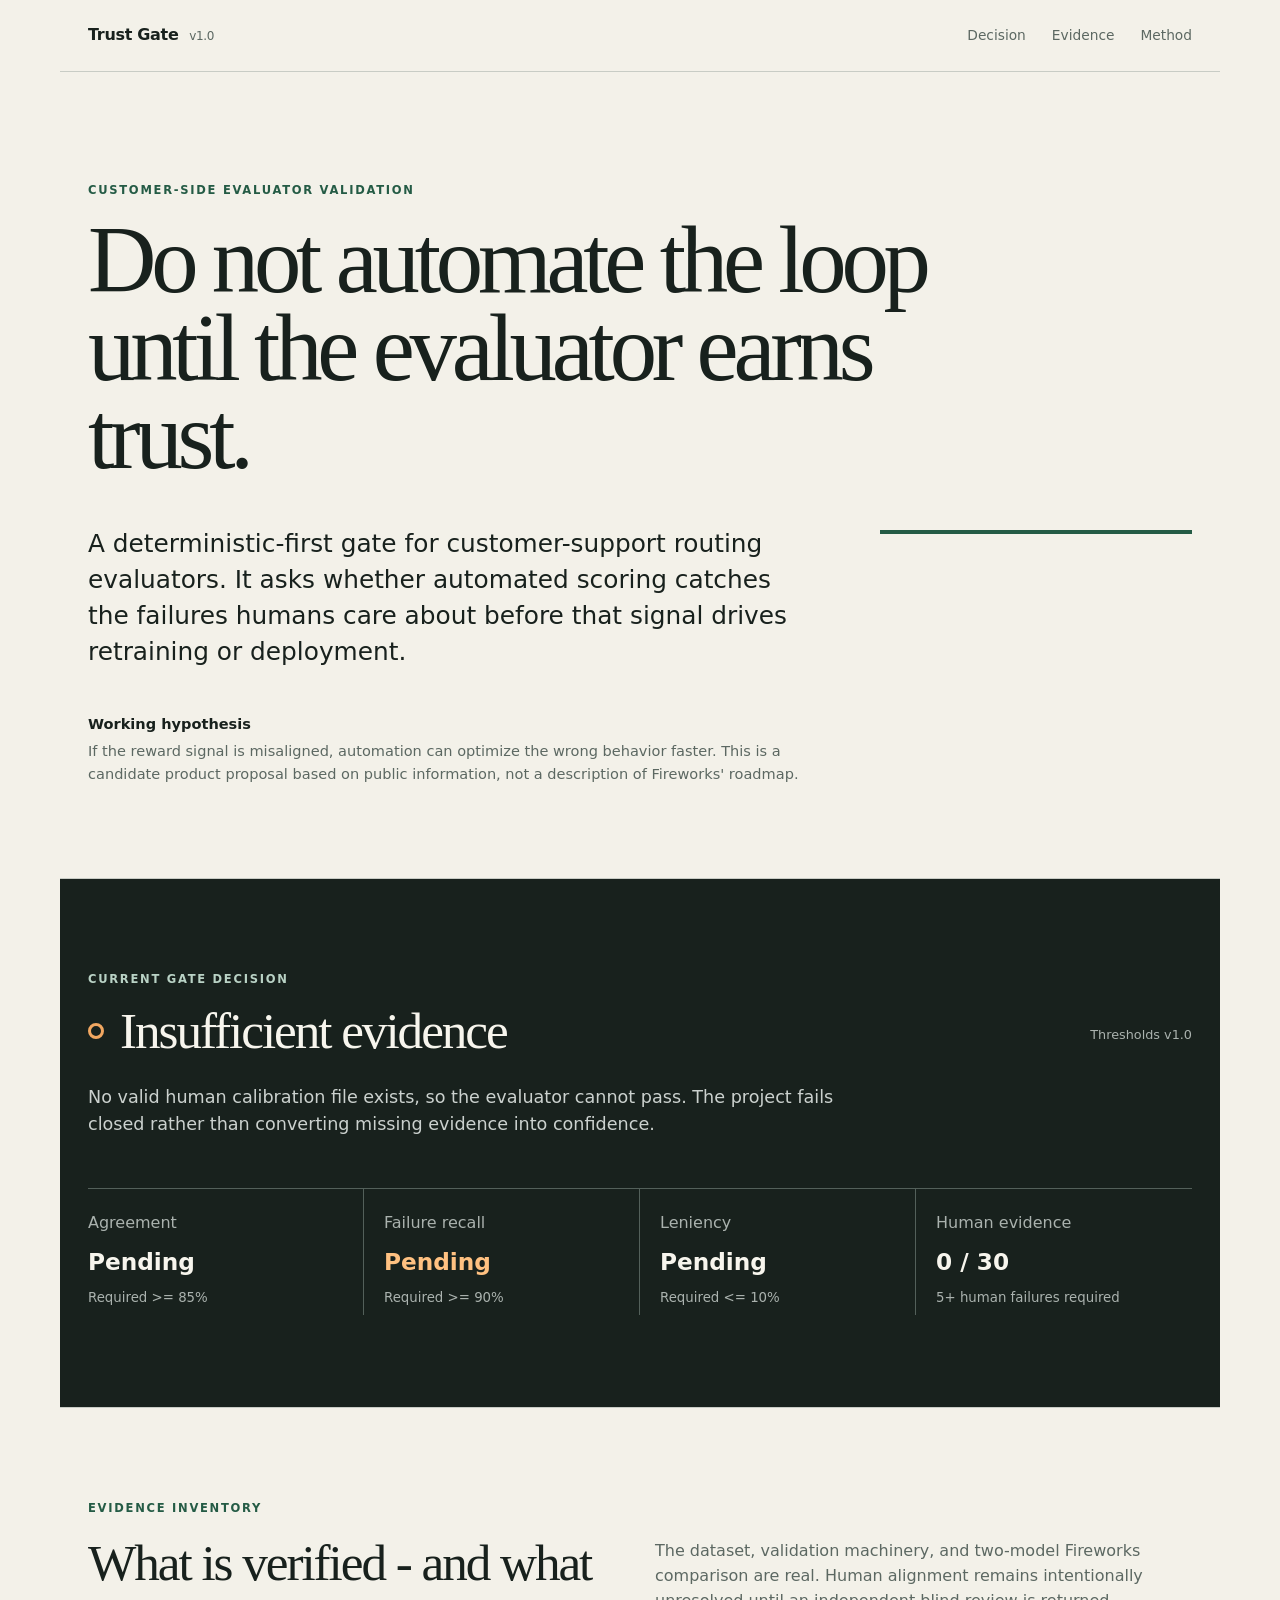
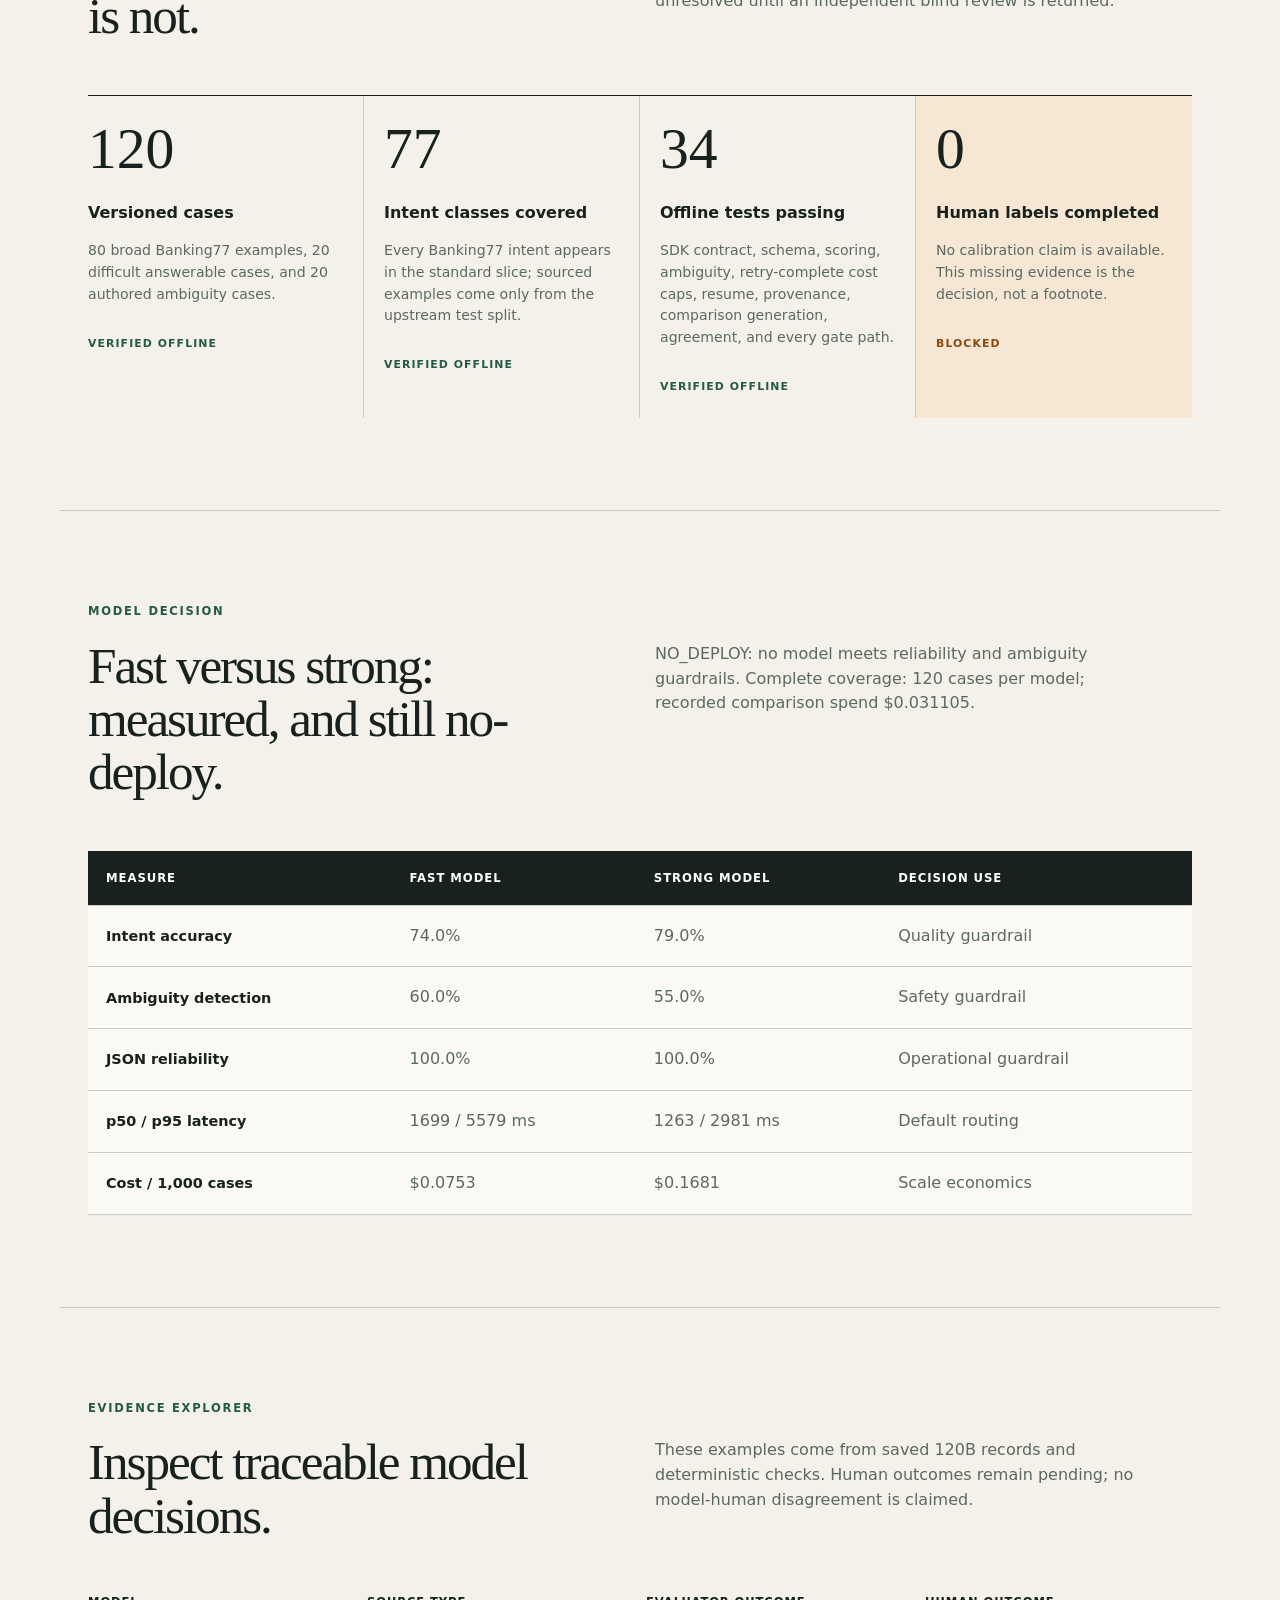
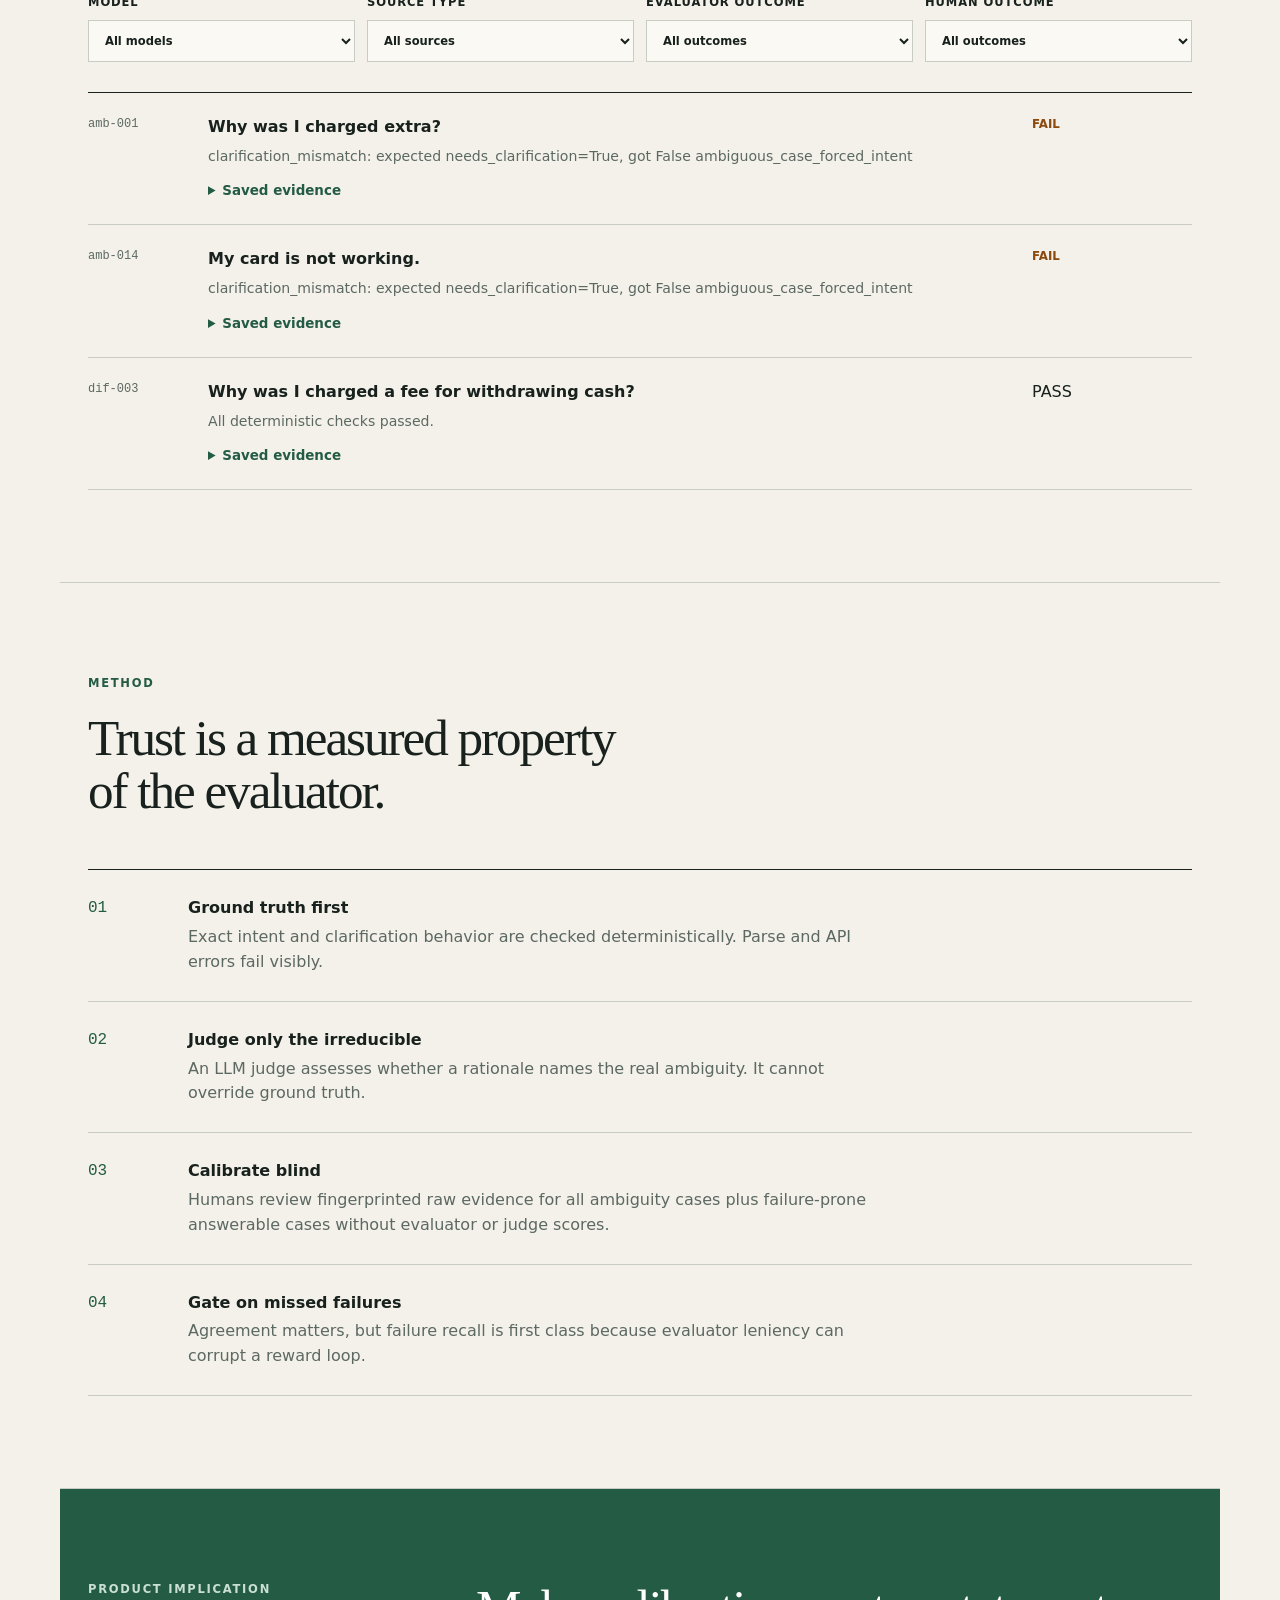
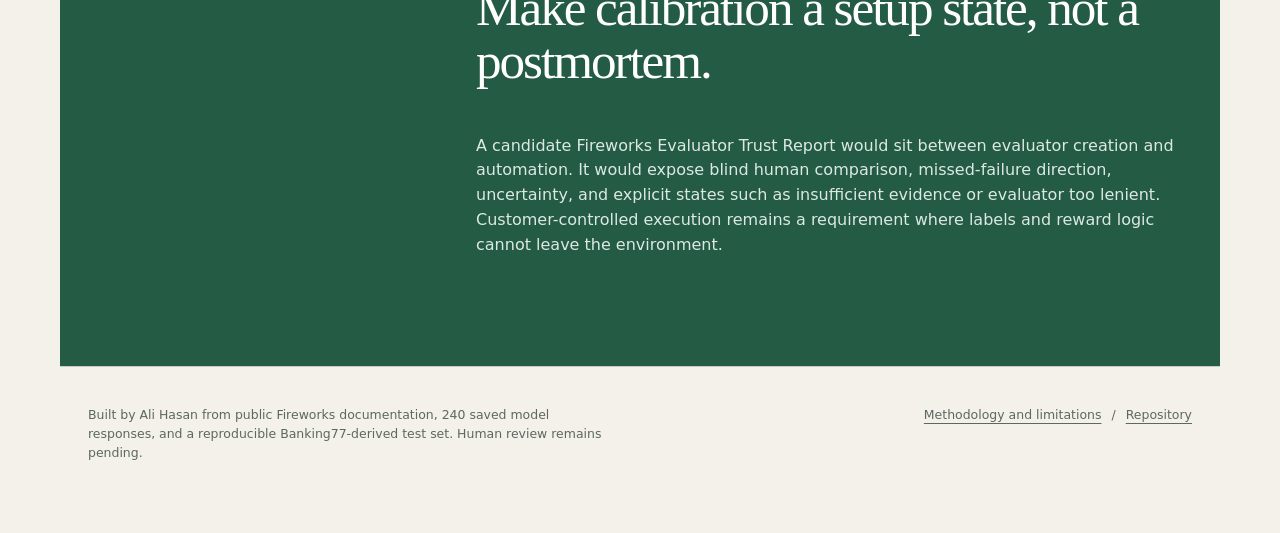
==== commit 9198fb03: "Add live Fireworks comparison evidence" ====
--- a/public_site/index.html
+++ b/public_site/index.html
@@ -4,6 +4,10 @@
   <meta charset="utf-8">
   <meta name="viewport" content="width=device-width, initial-scale=1">
   <meta name="description" content="A fail-closed validation layer for deciding whether an automated evaluator is aligned with human judgment before retraining or deployment automation.">
+  <meta name="author" content="Ali Hasan">
+  <meta property="og:title" content="Fireworks Evaluator Trust Gate">
+  <meta property="og:description" content="A real 240-response model comparison and fail-closed evaluator calibration workflow.">
+  <meta property="og:type" content="website">
   <title>Fireworks Evaluator Trust Gate</title>
   <link rel="icon" href="favicon.svg" type="image/svg+xml">
   <link rel="stylesheet" href="styles.css">
@@ -45,38 +49,38 @@
       <div class="section-intro">
         <p class="eyebrow">Evidence inventory</p>
         <h2 id="evidence-title">What is verified - and what is not.</h2>
-        <p>The dataset and validation machinery are real. Live model behavior and human alignment are intentionally absent until credentials and labels exist.</p>
+        <p>The dataset, validation machinery, and two-model Fireworks comparison are real. Human alignment remains intentionally unresolved until an independent blind review is returned.</p>
       </div>
       <div class="inventory">
         <article><p class="number">120</p><h3>Versioned cases</h3><p>80 broad Banking77 examples, 20 difficult answerable cases, and 20 authored ambiguity cases.</p><span class="verified">Verified offline</span></article>
         <article><p class="number">77</p><h3>Intent classes covered</h3><p>Every Banking77 intent appears in the standard slice; sourced examples come only from the upstream test split.</p><span class="verified">Verified offline</span></article>
-        <article><p class="number">28</p><h3>Offline tests passing</h3><p>Schema, scoring, ambiguity, retry-complete cost caps, resume, provenance, bootstrap, agreement, and every gate path.</p><span class="verified">Verified offline</span></article>
+        <article><p class="number">34</p><h3>Offline tests passing</h3><p>SDK contract, schema, scoring, ambiguity, retry-complete cost caps, resume, provenance, comparison generation, agreement, and every gate path.</p><span class="verified">Verified offline</span></article>
         <article class="missing"><p class="number">0</p><h3>Human labels completed</h3><p>No calibration claim is available. This missing evidence is the decision, not a footnote.</p><span>Blocked</span></article>
       </div>
     </section>
 
     <section class="comparison" aria-labelledby="comparison-title">
-      <div class="section-intro"><p class="eyebrow">Model decision</p><h2 id="comparison-title">Fast versus strong: no-deploy until measured.</h2><p>The decision framework uses quality and reliability guardrails first, then latency and cost. It does not collapse customer risk into an unjustified weighted score.</p></div>
+      <div class="section-intro"><p class="eyebrow">Model decision</p><h2 id="comparison-title">Fast versus strong: measured, and still no-deploy.</h2><p id="comparison-summary">Loading generated comparison evidence. The decision framework uses quality and reliability guardrails first, then latency and cost.</p></div>
       <div class="table-wrap" tabindex="0" aria-label="Scrollable model comparison table">
         <table>
           <thead><tr><th scope="col">Measure</th><th scope="col">Fast model</th><th scope="col">Strong model</th><th scope="col">Decision use</th></tr></thead>
           <tbody>
-            <tr><th scope="row">Intent accuracy</th><td>Not run</td><td>Not run</td><td>Quality guardrail</td></tr>
-            <tr><th scope="row">Ambiguity detection</th><td>Not run</td><td>Not run</td><td>Safety guardrail</td></tr>
-            <tr><th scope="row">JSON reliability</th><td>Not run</td><td>Not run</td><td>Operational guardrail</td></tr>
-            <tr><th scope="row">p50 / p95 latency</th><td>Not run</td><td>Not run</td><td>Default routing</td></tr>
-            <tr><th scope="row">Cost / 1,000 cases</th><td>Not run</td><td>Not run</td><td>Scale economics</td></tr>
+            <tr><th scope="row">Intent accuracy</th><td id="fast-accuracy">Loading</td><td id="strong-accuracy">Loading</td><td>Quality guardrail</td></tr>
+            <tr><th scope="row">Ambiguity detection</th><td id="fast-ambiguity">Loading</td><td id="strong-ambiguity">Loading</td><td>Safety guardrail</td></tr>
+            <tr><th scope="row">JSON reliability</th><td id="fast-json">Loading</td><td id="strong-json">Loading</td><td>Operational guardrail</td></tr>
+            <tr><th scope="row">p50 / p95 latency</th><td id="fast-latency">Loading</td><td id="strong-latency">Loading</td><td>Default routing</td></tr>
+            <tr><th scope="row">Cost / 1,000 cases</th><td id="fast-cost">Loading</td><td id="strong-cost">Loading</td><td>Scale economics</td></tr>
           </tbody>
         </table>
       </div>
     </section>
 
     <section class="explorer" aria-labelledby="explorer-title">
-      <div class="section-intro"><p class="eyebrow">Disagreement explorer</p><h2 id="explorer-title">Inspect the cases that decide trust.</h2><p>Filters are ready for saved, sanitized results. With no human study, showing fabricated disagreements would defeat the purpose of the gate.</p></div>
+      <div class="section-intro"><p class="eyebrow">Evidence explorer</p><h2 id="explorer-title">Inspect traceable model decisions.</h2><p>These examples come from saved 120B records and deterministic checks. Human outcomes remain pending; no model-human disagreement is claimed.</p></div>
       <div class="filters" role="group" aria-label="Disagreement filters">
-        <label>Model<select id="model-filter"><option value="all">All models</option><option value="pending">Pending run</option></select></label>
+        <label>Model<select id="model-filter"><option value="all">All models</option><option value="live">GPT-OSS 120B</option></select></label>
         <label>Source type<select id="source-filter"><option value="all">All sources</option><option value="authored_ambiguous">Authored ambiguous</option><option value="banking77_difficult">Banking77 difficult</option></select></label>
-        <label>Evaluator outcome<select id="eval-filter"><option value="all">All outcomes</option><option value="pending">Pending</option></select></label>
+        <label>Evaluator outcome<select id="eval-filter"><option value="all">All outcomes</option><option value="pass">Pass</option><option value="fail">Fail</option></select></label>
         <label>Human outcome<select id="human-filter"><option value="all">All outcomes</option><option value="pending">Pending</option></select></label>
       </div>
       <div id="case-list" class="case-list" aria-live="polite"></div>
@@ -99,7 +103,7 @@
     </section>
   </main>
 
-  <footer><p>Built from public Fireworks documentation and a reproducible Banking77 test set. Live results pending credentials and human review.</p><div><a href="methodology.html">Methodology and limitations</a><span aria-hidden="true">/</span><a href="https://github.com/AliHasan-786/fireworks-evaluator-trust-gate">Repository</a></div></footer>
+  <footer><p>Built by Ali Hasan from public Fireworks documentation, 240 saved model responses, and a reproducible Banking77-derived test set. Human review remains pending.</p><div><a href="methodology.html">Methodology and limitations</a><span aria-hidden="true">/</span><a href="https://github.com/AliHasan-786/fireworks-evaluator-trust-gate">Repository</a></div></footer>
   <script src="app.js"></script>
 </body>
 </html>
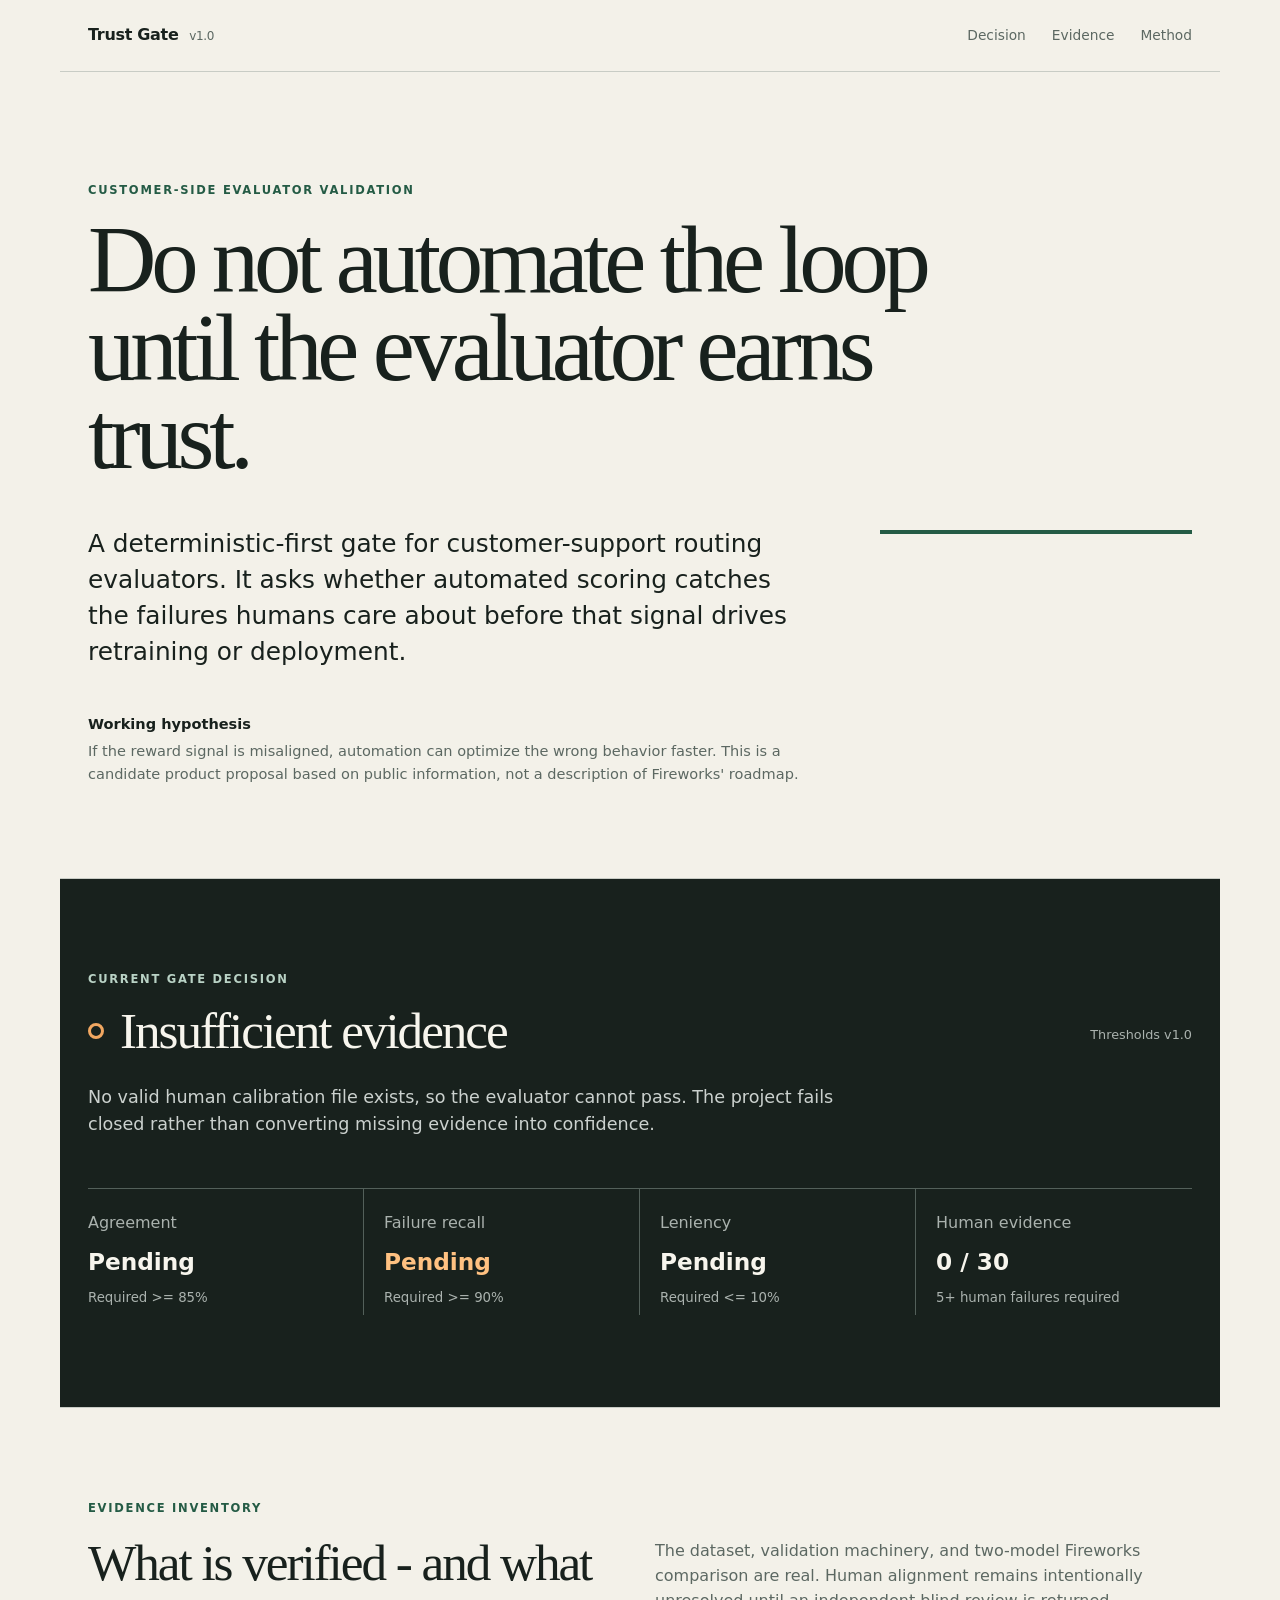
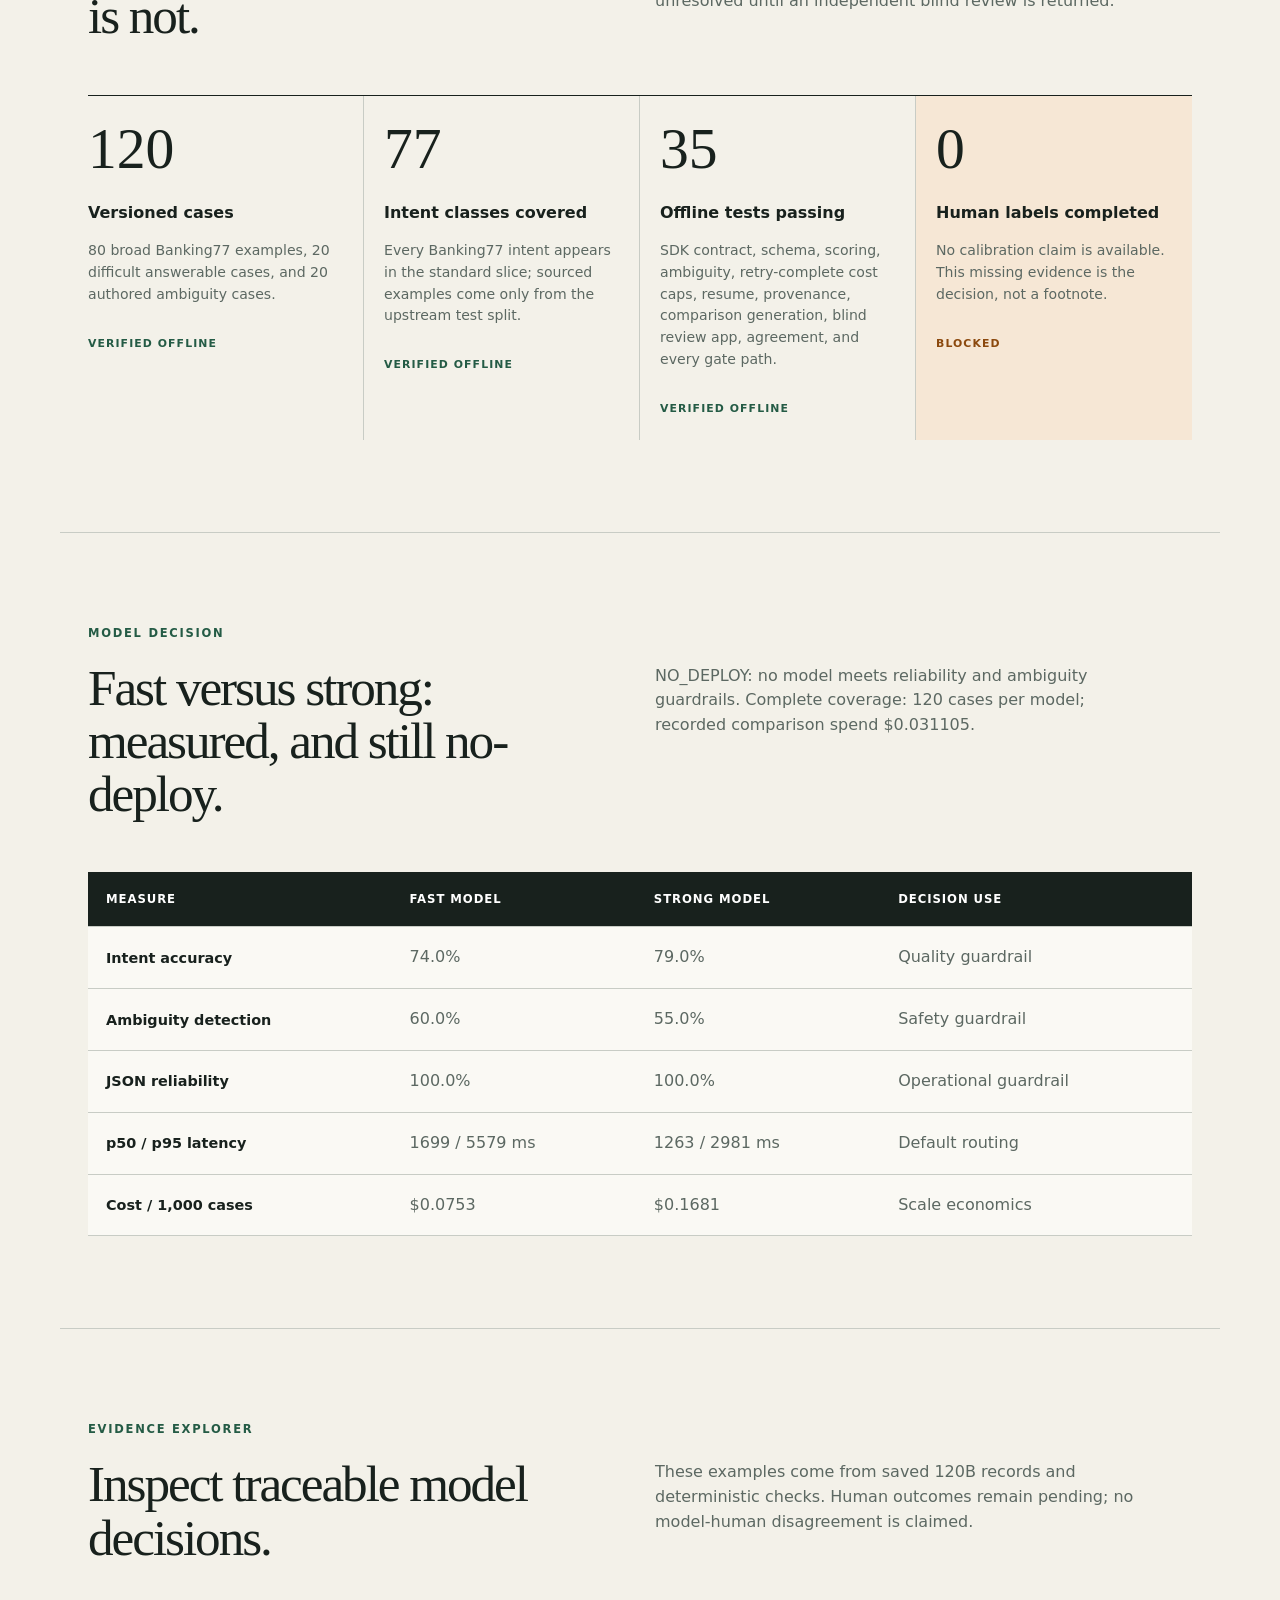
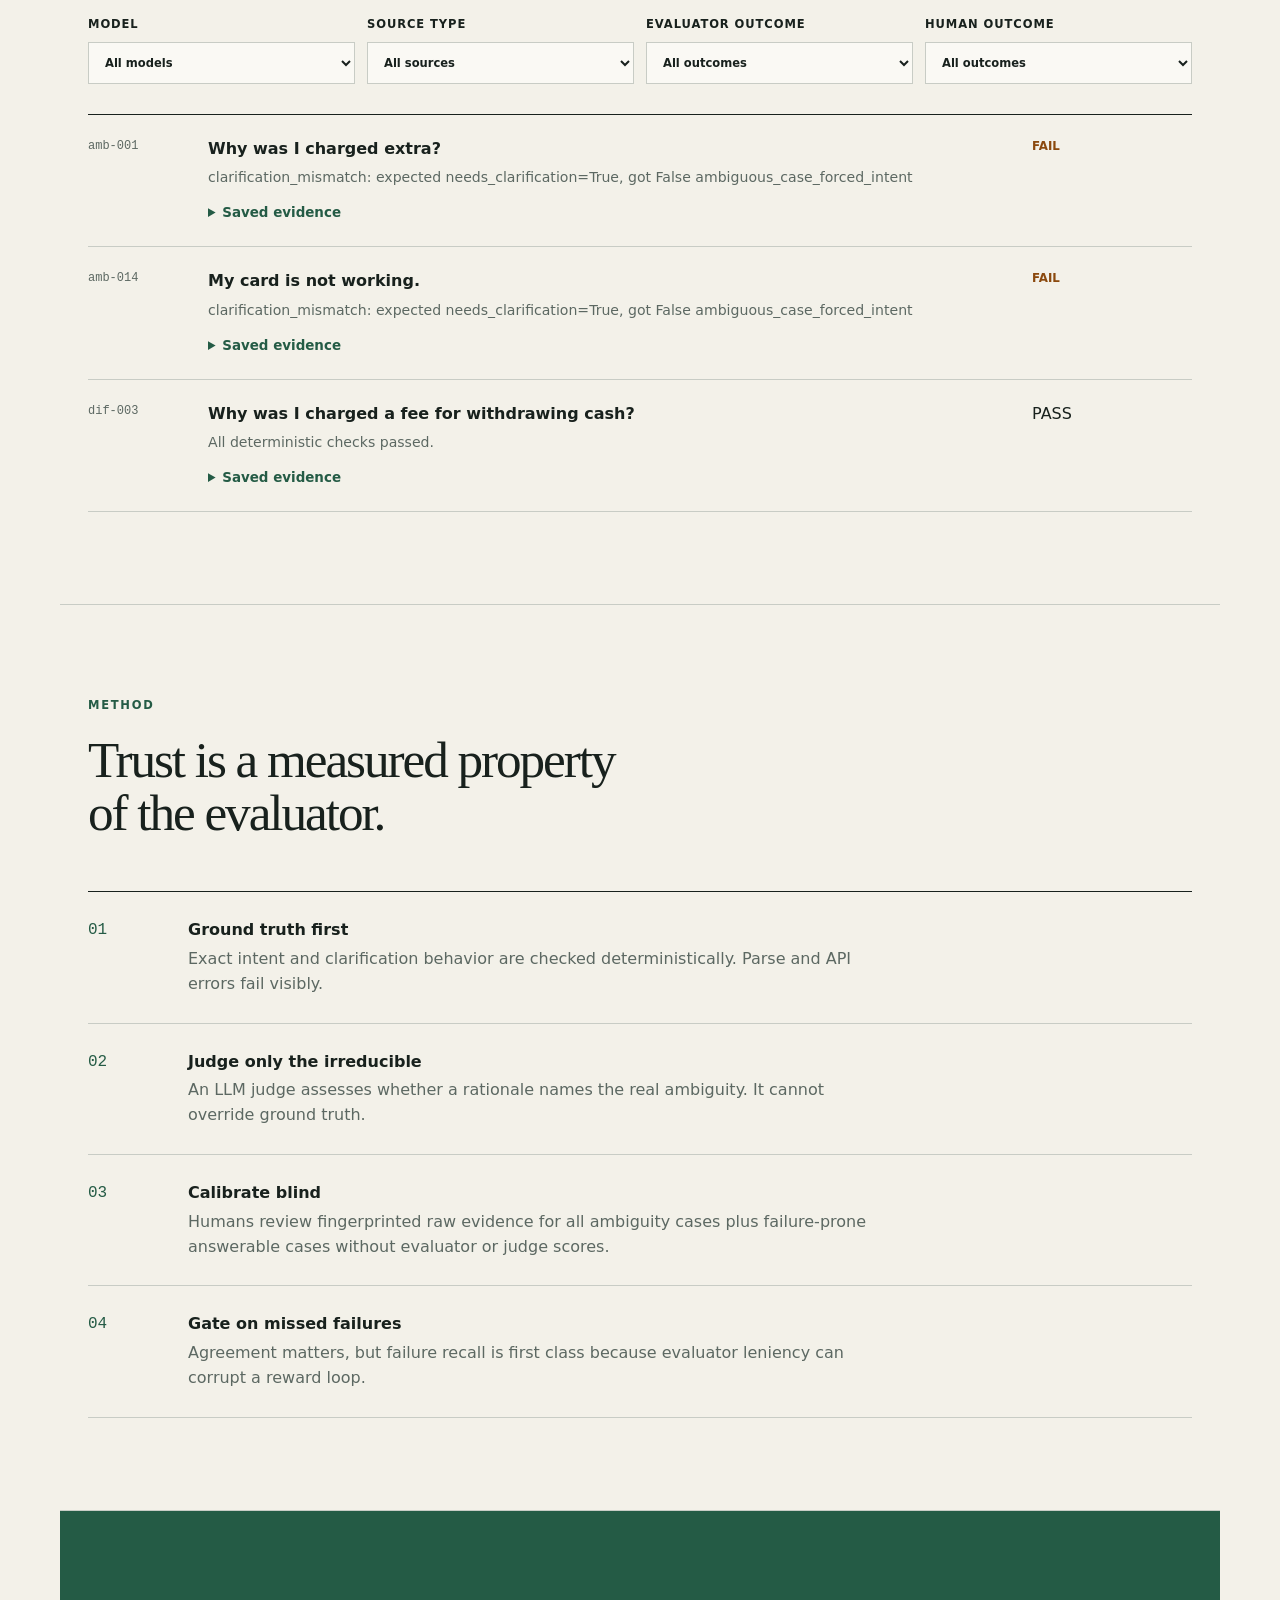
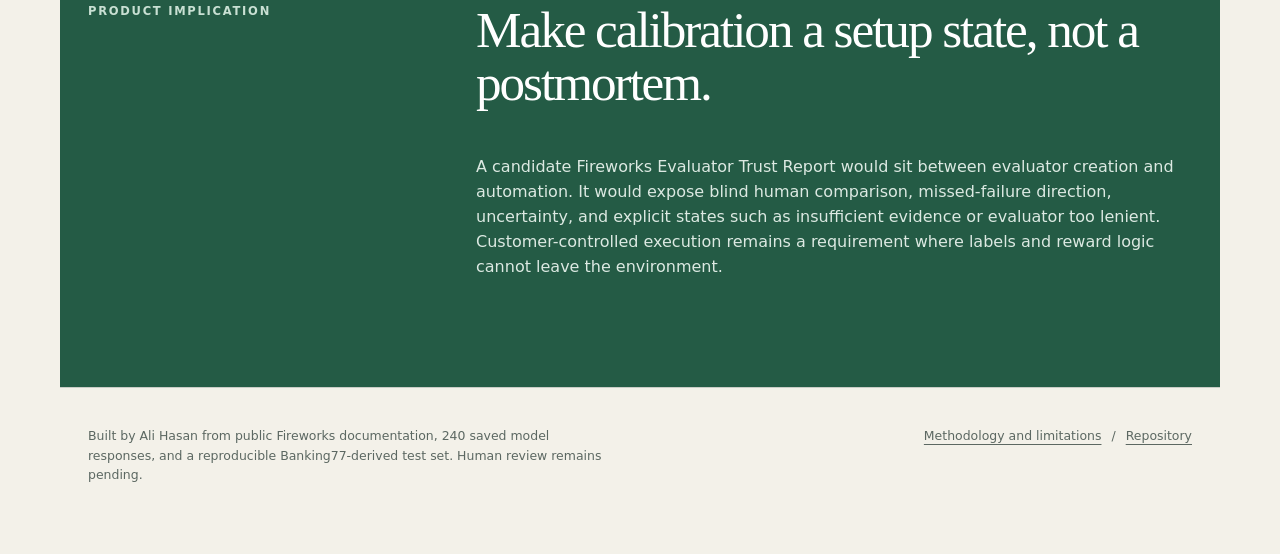
==== commit 788f3533: "Add plain-language blind review app" ====
--- a/public_site/index.html
+++ b/public_site/index.html
@@ -54,7 +54,7 @@
       <div class="inventory">
         <article><p class="number">120</p><h3>Versioned cases</h3><p>80 broad Banking77 examples, 20 difficult answerable cases, and 20 authored ambiguity cases.</p><span class="verified">Verified offline</span></article>
         <article><p class="number">77</p><h3>Intent classes covered</h3><p>Every Banking77 intent appears in the standard slice; sourced examples come only from the upstream test split.</p><span class="verified">Verified offline</span></article>
-        <article><p class="number">34</p><h3>Offline tests passing</h3><p>SDK contract, schema, scoring, ambiguity, retry-complete cost caps, resume, provenance, comparison generation, agreement, and every gate path.</p><span class="verified">Verified offline</span></article>
+        <article><p class="number">35</p><h3>Offline tests passing</h3><p>SDK contract, schema, scoring, ambiguity, retry-complete cost caps, resume, provenance, comparison generation, blind review app, agreement, and every gate path.</p><span class="verified">Verified offline</span></article>
         <article class="missing"><p class="number">0</p><h3>Human labels completed</h3><p>No calibration claim is available. This missing evidence is the decision, not a footnote.</p><span>Blocked</span></article>
       </div>
     </section>
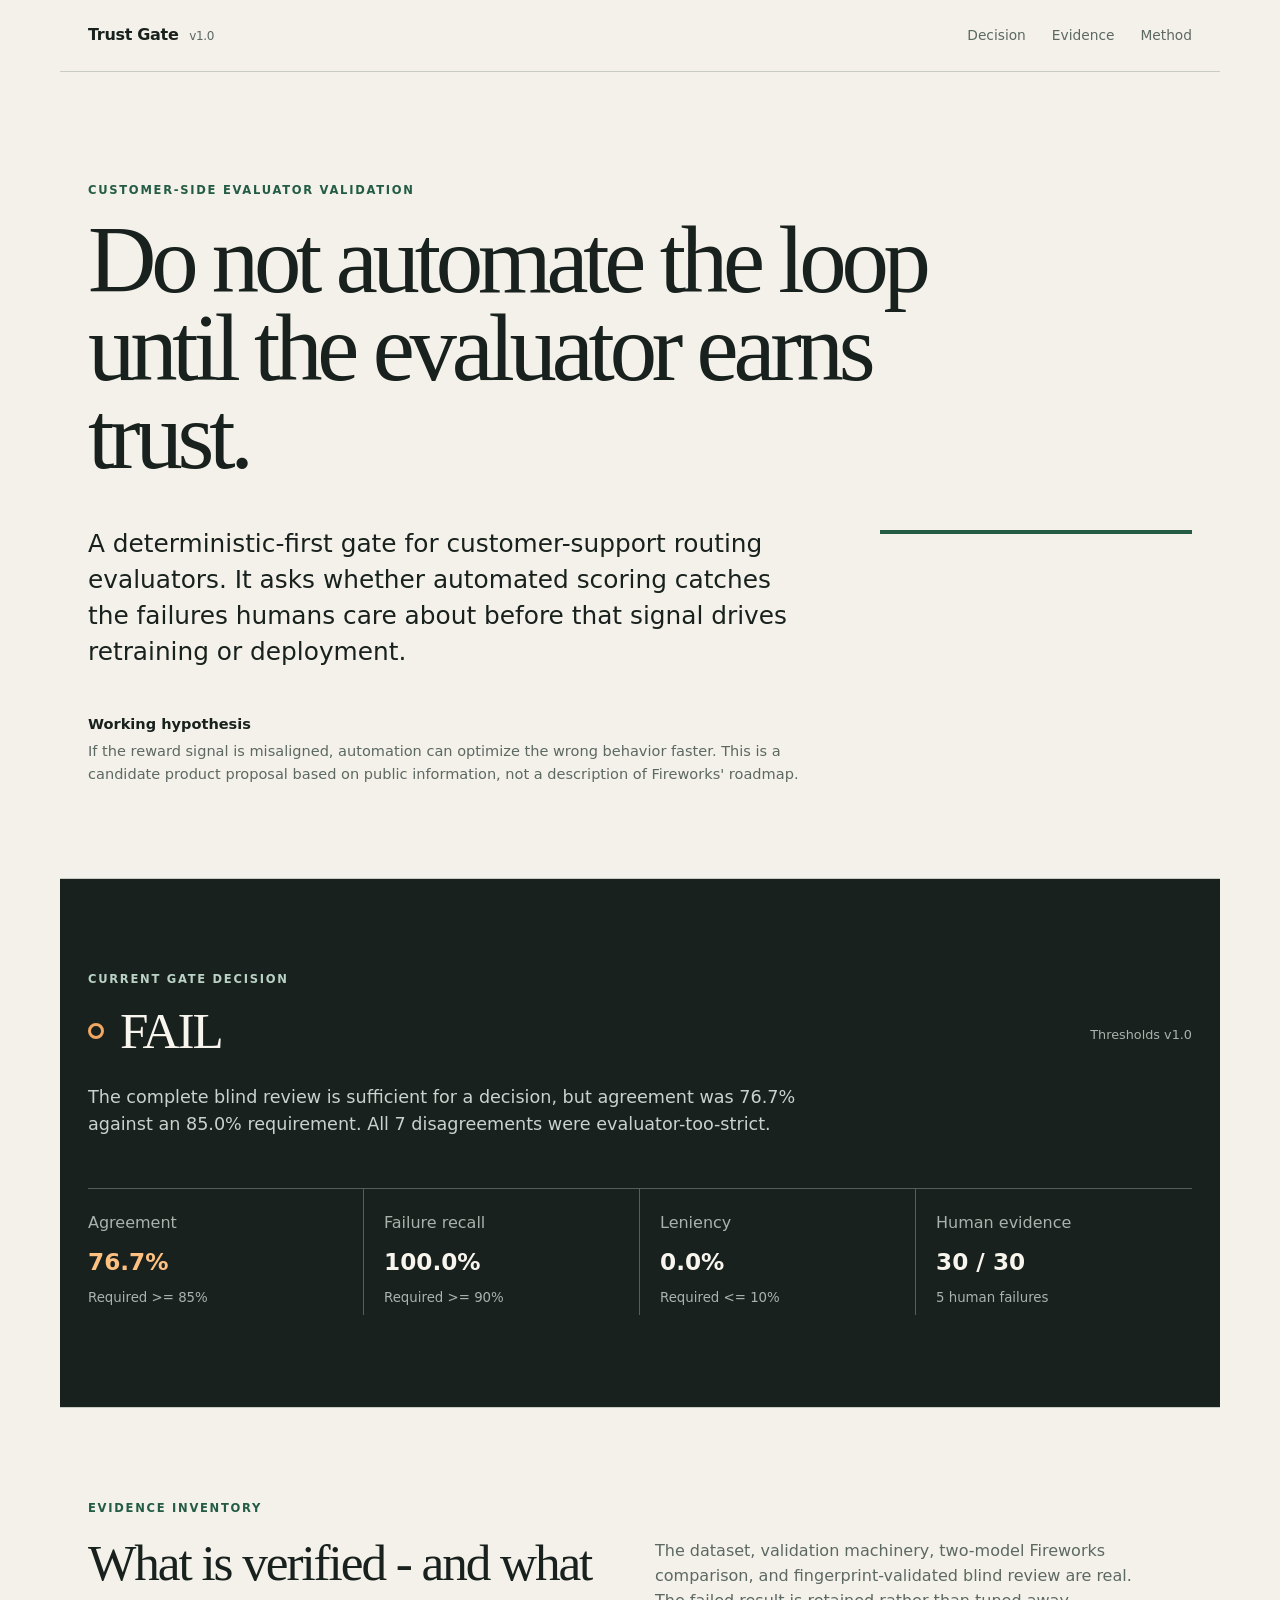
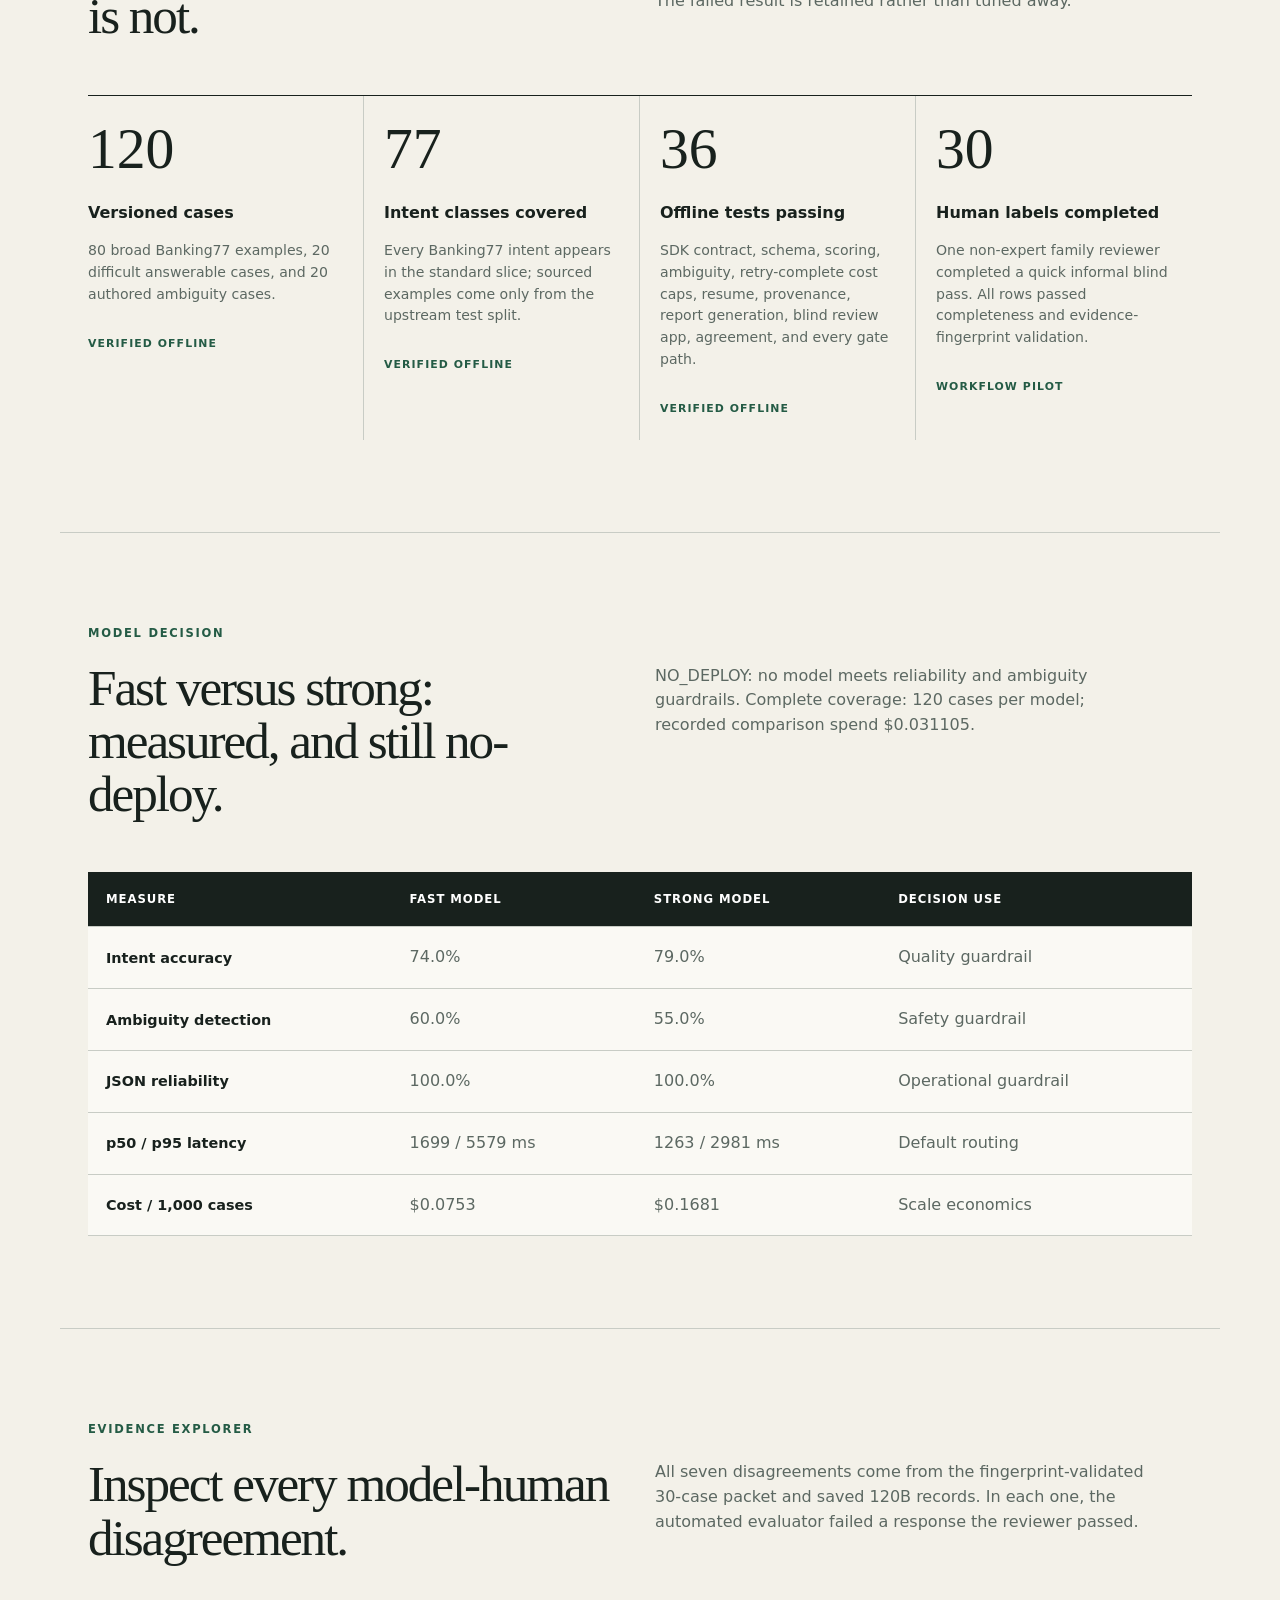
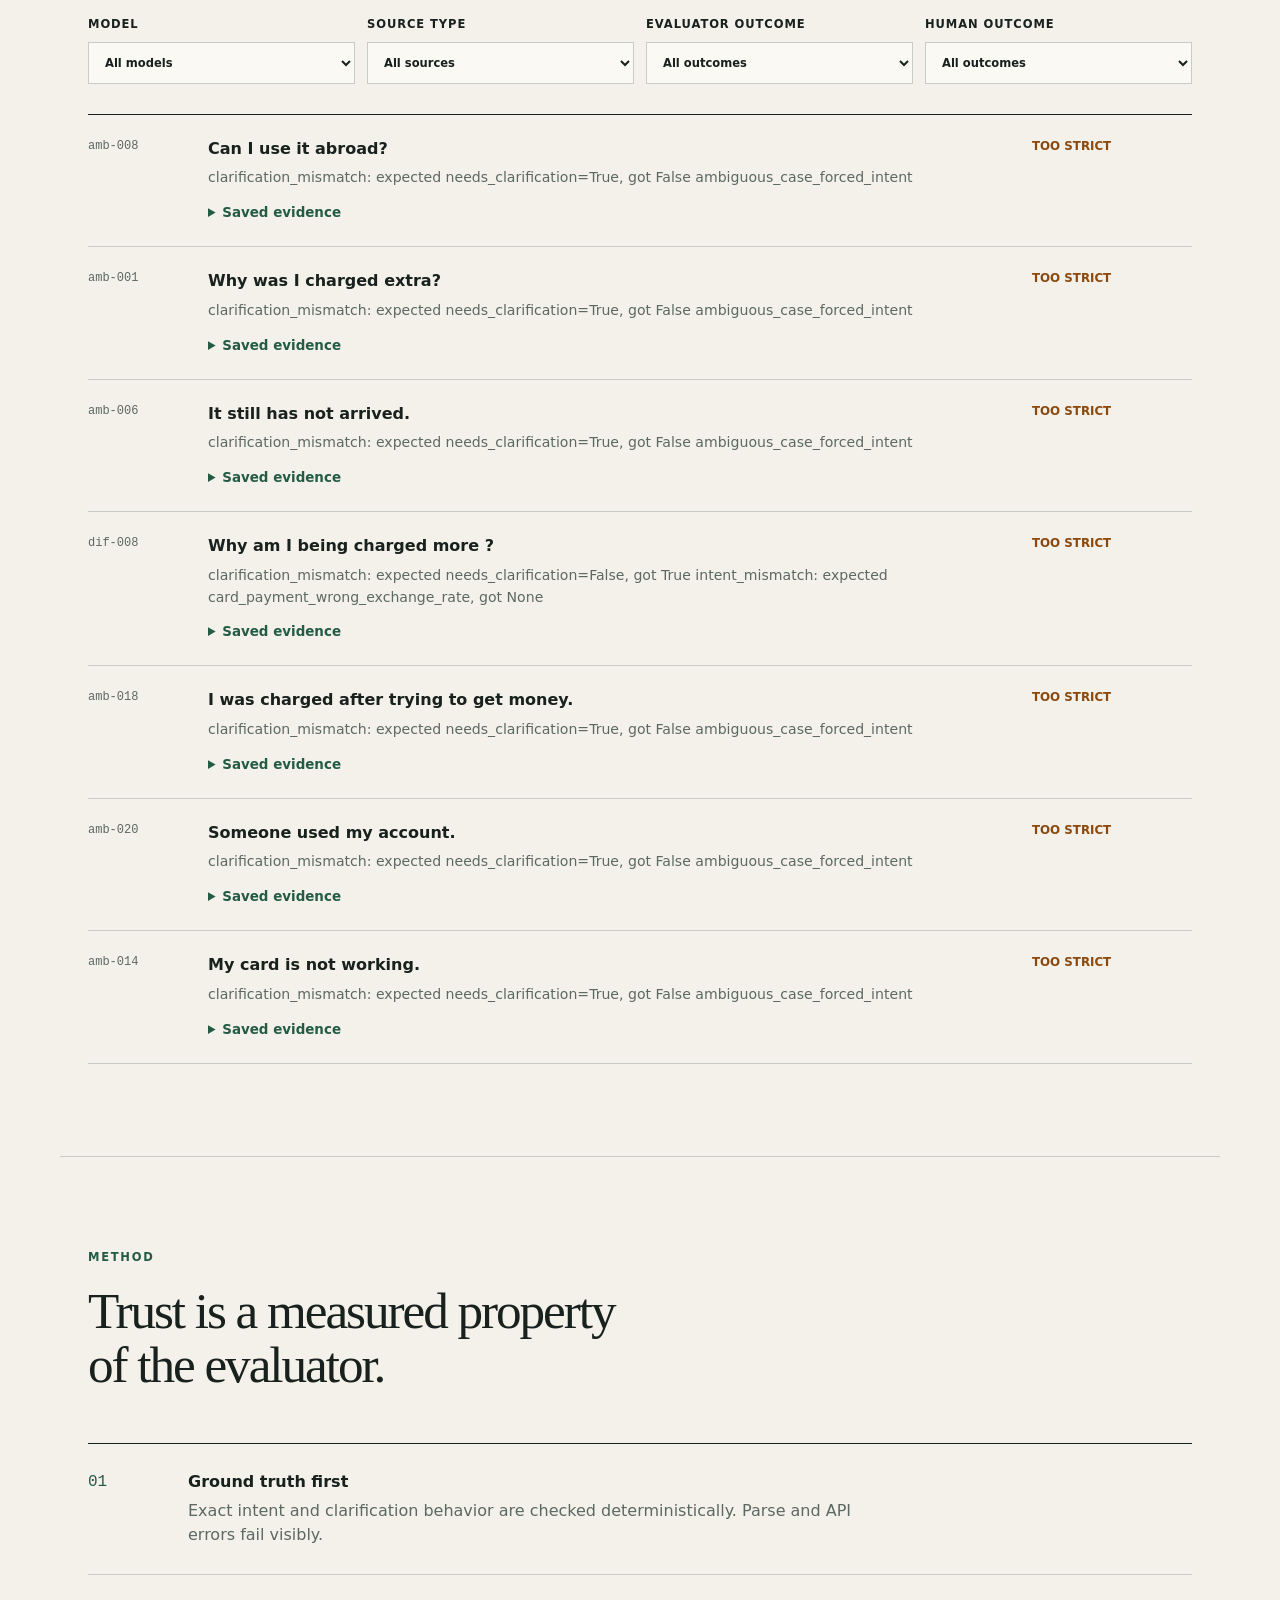
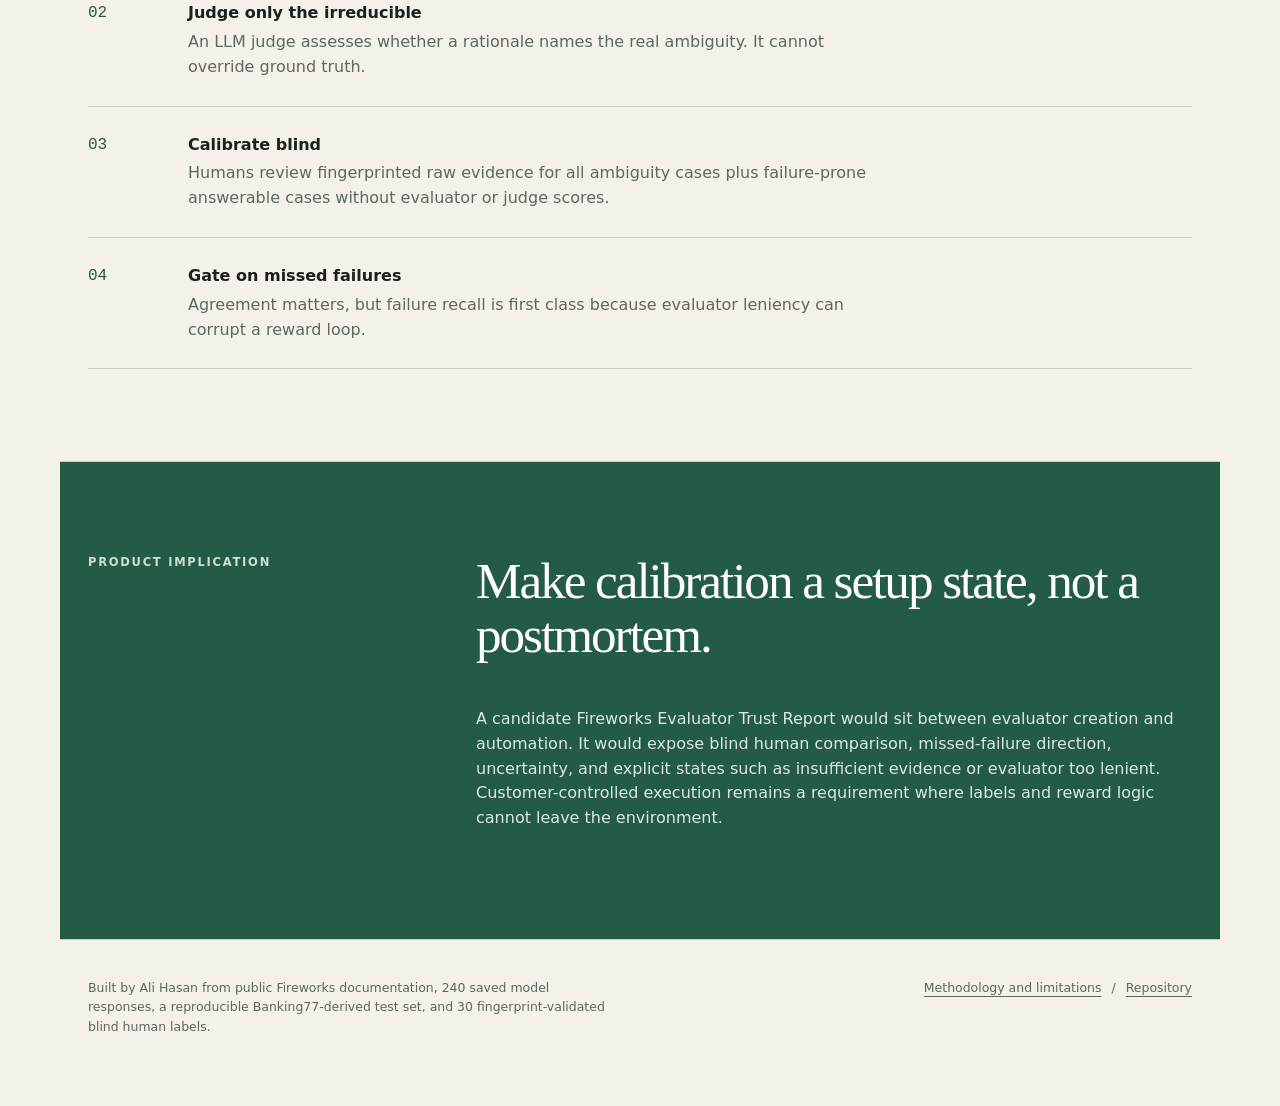
==== commit 2d46af23: "Publish validated human trust-gate evidence" ====
--- a/public_site/index.html
+++ b/public_site/index.html
@@ -32,16 +32,16 @@
       <div class="decision-head">
         <div>
           <p class="eyebrow">Current gate decision</p>
-          <h2 id="decision-title"><span class="status-dot" aria-hidden="true"></span>Insufficient evidence</h2>
+          <h2 id="decision-title"><span class="status-dot" aria-hidden="true"></span><span id="gate-decision">Fail</span></h2>
         </div>
         <p class="decision-version">Thresholds v1.0</p>
       </div>
-      <p class="decision-copy">No valid human calibration file exists, so the evaluator cannot pass. The project fails closed rather than converting missing evidence into confidence.</p>
+      <p class="decision-copy" id="gate-summary">The 30-case blind review is complete. The evaluator caught every human-identified failure but rejected seven responses the reviewer accepted, leaving agreement below the versioned threshold.</p>
       <div class="criteria" role="list" aria-label="Gate criteria">
-        <div role="listitem"><span>Agreement</span><strong>Pending</strong><small>Required >= 85%</small></div>
-        <div role="listitem" class="critical"><span>Failure recall</span><strong>Pending</strong><small>Required >= 90%</small></div>
-        <div role="listitem"><span>Leniency</span><strong>Pending</strong><small>Required <= 10%</small></div>
-        <div role="listitem"><span>Human evidence</span><strong>0 / 30</strong><small>5+ human failures required</small></div>
+        <div role="listitem" class="critical"><span>Agreement</span><strong id="gate-agreement">76.7%</strong><small>Required >= 85%</small></div>
+        <div role="listitem"><span>Failure recall</span><strong id="gate-recall">100.0%</strong><small>Required >= 90%</small></div>
+        <div role="listitem"><span>Leniency</span><strong id="gate-leniency">0.0%</strong><small>Required <= 10%</small></div>
+        <div role="listitem"><span>Human evidence</span><strong id="gate-coverage">30 / 30</strong><small id="gate-failures">5 human failures</small></div>
       </div>
     </section>
 
@@ -49,13 +49,13 @@
       <div class="section-intro">
         <p class="eyebrow">Evidence inventory</p>
         <h2 id="evidence-title">What is verified - and what is not.</h2>
-        <p>The dataset, validation machinery, and two-model Fireworks comparison are real. Human alignment remains intentionally unresolved until an independent blind review is returned.</p>
+        <p>The dataset, validation machinery, two-model Fireworks comparison, and fingerprint-validated blind review are real. The failed result is retained rather than tuned away.</p>
       </div>
       <div class="inventory">
         <article><p class="number">120</p><h3>Versioned cases</h3><p>80 broad Banking77 examples, 20 difficult answerable cases, and 20 authored ambiguity cases.</p><span class="verified">Verified offline</span></article>
         <article><p class="number">77</p><h3>Intent classes covered</h3><p>Every Banking77 intent appears in the standard slice; sourced examples come only from the upstream test split.</p><span class="verified">Verified offline</span></article>
-        <article><p class="number">35</p><h3>Offline tests passing</h3><p>SDK contract, schema, scoring, ambiguity, retry-complete cost caps, resume, provenance, comparison generation, blind review app, agreement, and every gate path.</p><span class="verified">Verified offline</span></article>
-        <article class="missing"><p class="number">0</p><h3>Human labels completed</h3><p>No calibration claim is available. This missing evidence is the decision, not a footnote.</p><span>Blocked</span></article>
+        <article><p class="number">36</p><h3>Offline tests passing</h3><p>SDK contract, schema, scoring, ambiguity, retry-complete cost caps, resume, provenance, report generation, blind review app, agreement, and every gate path.</p><span class="verified">Verified offline</span></article>
+        <article><p class="number">30</p><h3>Human labels completed</h3><p>One non-expert family reviewer completed a quick informal blind pass. All rows passed completeness and evidence-fingerprint validation.</p><span class="verified">Workflow pilot</span></article>
       </div>
     </section>
 
@@ -76,12 +76,12 @@
     </section>
 
     <section class="explorer" aria-labelledby="explorer-title">
-      <div class="section-intro"><p class="eyebrow">Evidence explorer</p><h2 id="explorer-title">Inspect traceable model decisions.</h2><p>These examples come from saved 120B records and deterministic checks. Human outcomes remain pending; no model-human disagreement is claimed.</p></div>
+      <div class="section-intro"><p class="eyebrow">Evidence explorer</p><h2 id="explorer-title">Inspect every model-human disagreement.</h2><p>All seven disagreements come from the fingerprint-validated 30-case packet and saved 120B records. In each one, the automated evaluator failed a response the reviewer passed.</p></div>
       <div class="filters" role="group" aria-label="Disagreement filters">
         <label>Model<select id="model-filter"><option value="all">All models</option><option value="live">GPT-OSS 120B</option></select></label>
         <label>Source type<select id="source-filter"><option value="all">All sources</option><option value="authored_ambiguous">Authored ambiguous</option><option value="banking77_difficult">Banking77 difficult</option></select></label>
         <label>Evaluator outcome<select id="eval-filter"><option value="all">All outcomes</option><option value="pass">Pass</option><option value="fail">Fail</option></select></label>
-        <label>Human outcome<select id="human-filter"><option value="all">All outcomes</option><option value="pending">Pending</option></select></label>
+        <label>Human outcome<select id="human-filter"><option value="all">All outcomes</option><option value="pass">Pass</option><option value="fail">Fail</option></select></label>
       </div>
       <div id="case-list" class="case-list" aria-live="polite"></div>
     </section>
@@ -103,7 +103,7 @@
     </section>
   </main>
 
-  <footer><p>Built by Ali Hasan from public Fireworks documentation, 240 saved model responses, and a reproducible Banking77-derived test set. Human review remains pending.</p><div><a href="methodology.html">Methodology and limitations</a><span aria-hidden="true">/</span><a href="https://github.com/AliHasan-786/fireworks-evaluator-trust-gate">Repository</a></div></footer>
+  <footer><p>Built by Ali Hasan from public Fireworks documentation, 240 saved model responses, a reproducible Banking77-derived test set, and 30 fingerprint-validated blind human labels.</p><div><a href="methodology.html">Methodology and limitations</a><span aria-hidden="true">/</span><a href="https://github.com/AliHasan-786/fireworks-evaluator-trust-gate">Repository</a></div></footer>
   <script src="app.js"></script>
 </body>
 </html>
